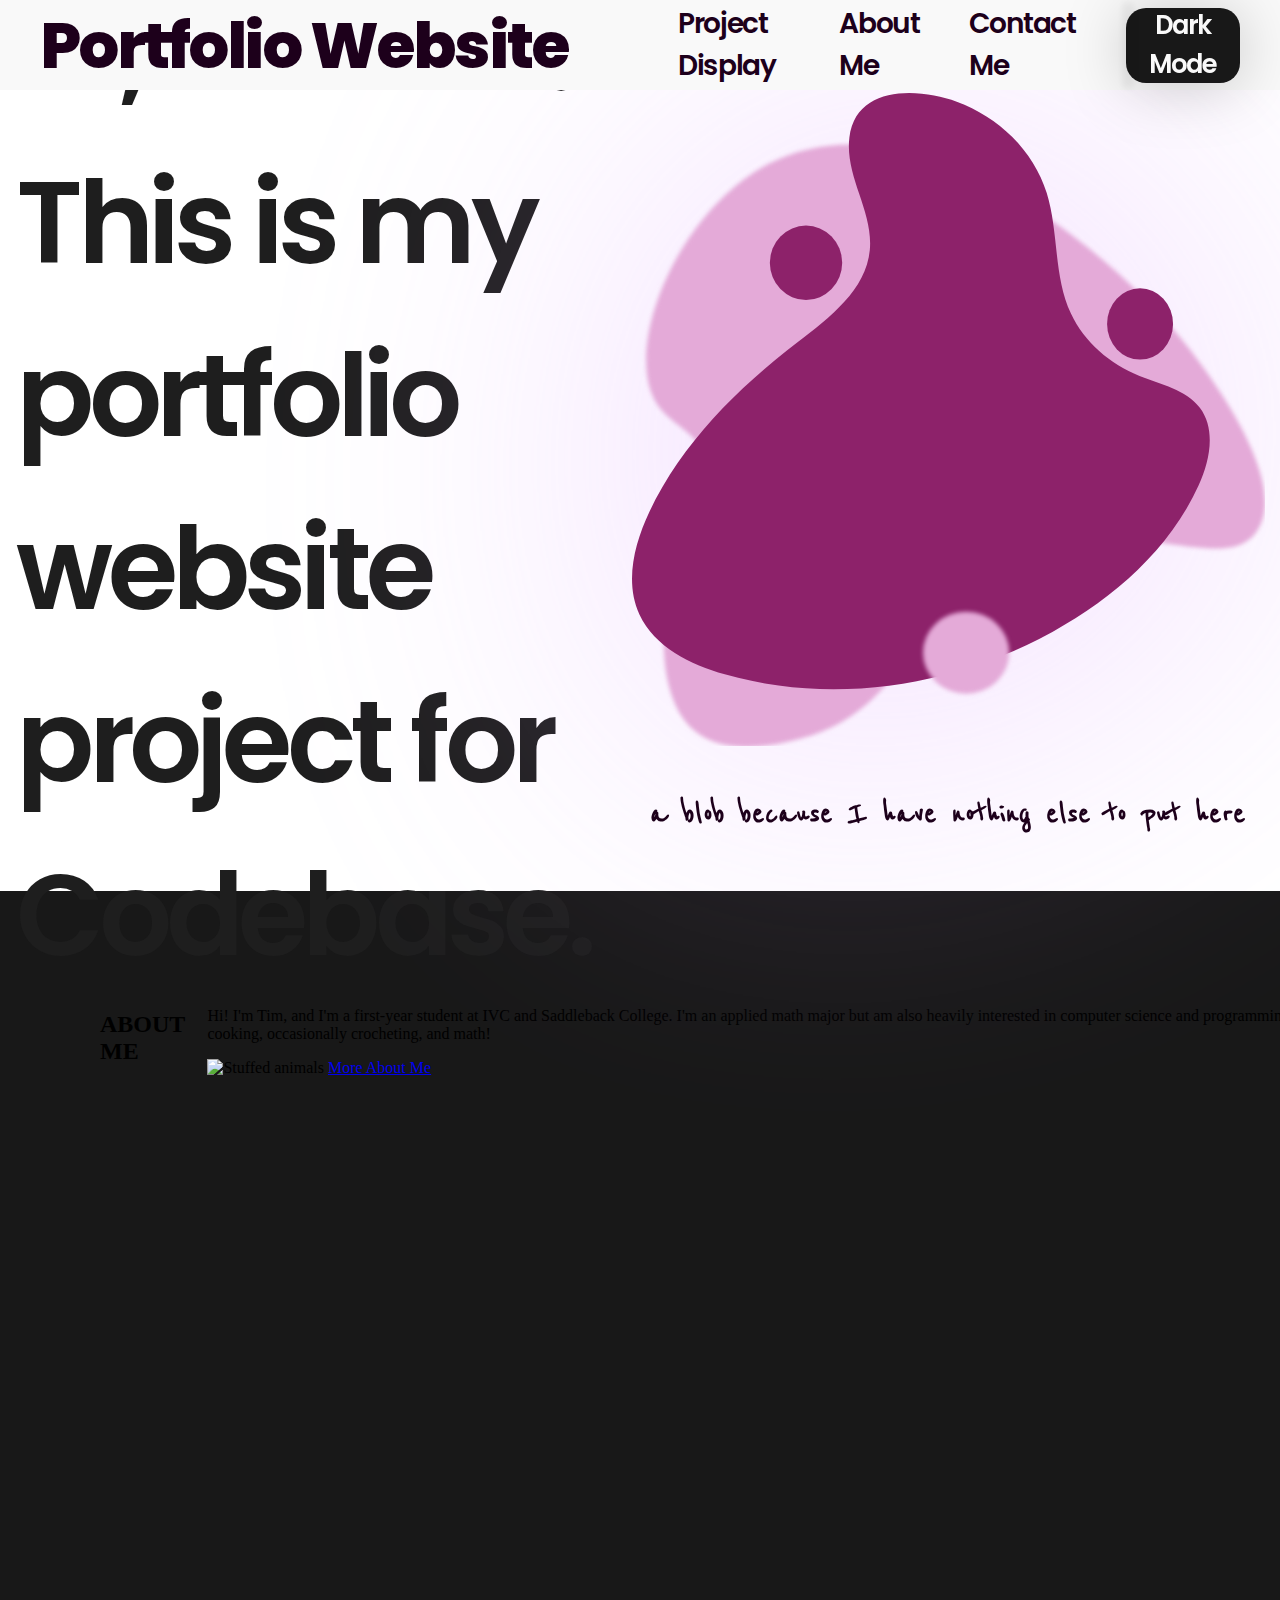
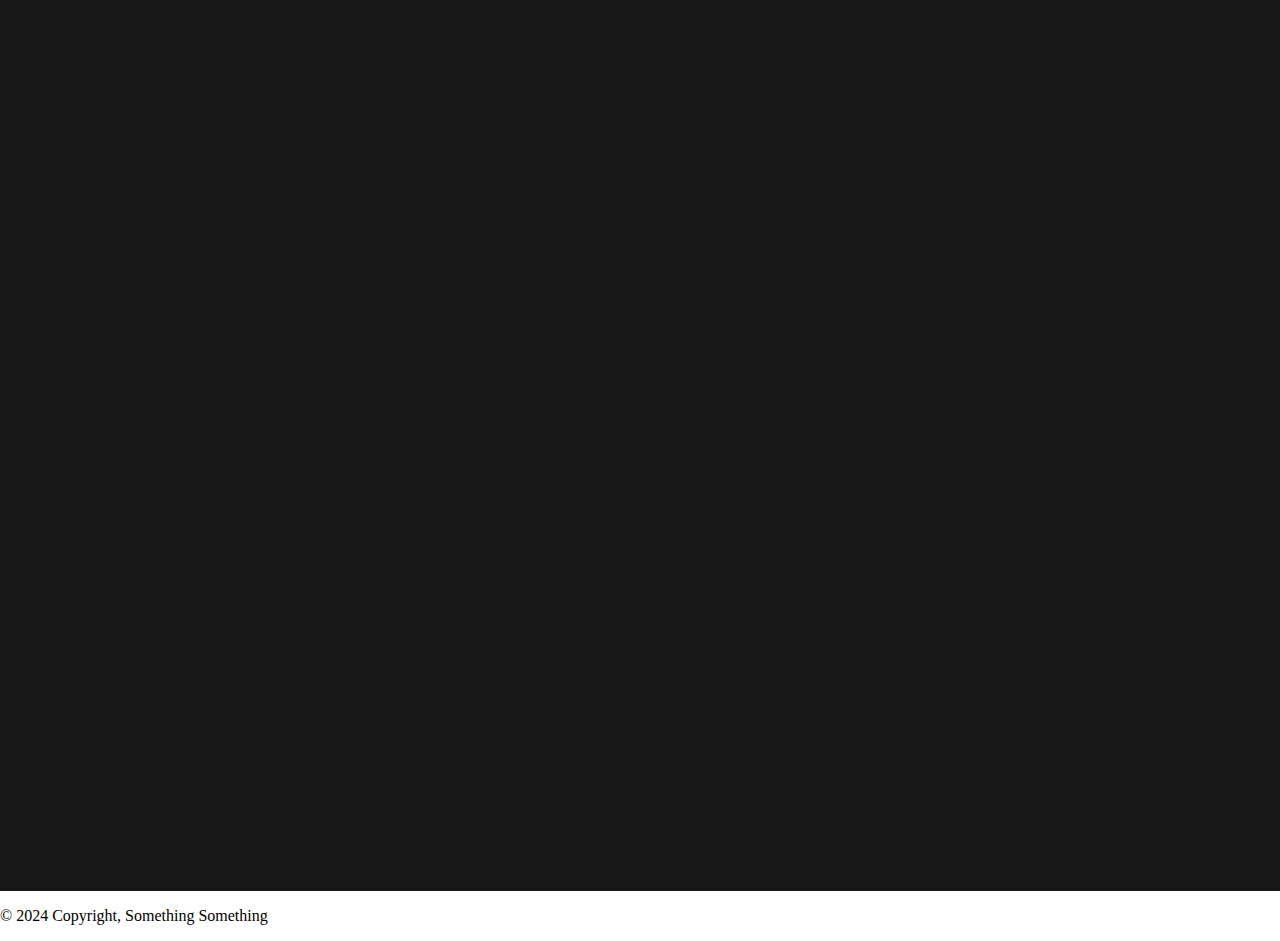
==== index.html @ 64214e65 "Literally everything lol" ====
<!DOCTYPE html>
<html lang="en">

<head>
  <meta charset="UTF-8">
  <meta name="viewport" content="width=device-width, initial-scale=1.0">
  <title>Portfolio Website</title>
  <link rel="stylesheet" href="styles.css"> <!-- remember to add css file -->
</head>

<body>
  <!-- Navigation Bar -->
  <header>
    <div class="logo">
      <a href="#Portfolio Website">Portfolio Website</a>
    </div class>
    <nav>
      <a href="#project-display" class="navlink">Project Display</a>
      <a href="#about-me" class="navlink">About Me</a>
      <a href="#contact-me" class="navlink">Contact Me</a>
      <button id="dark-mode-toggle">Dark Mode</button>
    </nav>
  </header>

  <div class="spacer"></div>

  <!-- Main Introduction Section -->
  <section id="intro">
    <div id="intro-text">
      <p id="intro-large-text">Hi, I'm <span style="color:#8d226a;">Tim</span>. This is my portfolio website project for Codebase.</p>
    </div>
    <div id="intro-image">
      <div class="intro-centering-div"></div>
      <div id="intro-image-object">
        <!-- You can place an SVG or an image here -->
        <svg xmlns="http://www.w3.org/2000/svg" viewBox="0 0 280.01 289.29">
          <defs>
            <style>
              .cls-1 {
                fill: #E4AAD8;
              }

              .cls-2 {
                fill: #8D226A;
              }
            </style>
          </defs>
          <title>Asset 5</title>
          <g id="Layer_2" data-name="Layer 2">
            <g id="Layer_1-2" data-name="Layer 1">
              <path class="cls-1"
                d="M75.1,285.47c-7.4,2-33.26,9.21-48-3.77-17.43-15.34-15.92-55.89-4.24-83.76,5.88-14,13.25-22.25,10.36-34.35C30,149.94,17.52,147.47,11.1,137.7-4.5,114,19.27,52.86,60.51,31.35c61-31.81,144.08,31.39,181.18,75.76,4.68,5.6,51.27,62.24,34.82,86.59-14.8,21.92-60.55-12-110.59,13.18C122.08,229,123.43,272.09,75.1,285.47Z" />
              <path class="cls-2"
                d="M138.05,257.44c-31.8,8.23-65.47,8.77-97-.28C25.82,252.77,10,245.07,3.29,230.64-3.3,216.37,1,199.43,7.71,185.23c14.38-30.33,39-54.65,65.65-75.11,14.08-10.84,30.2-23,31.84-40.72.79-8.46-2-16.79-4.71-24.85s-5.37-16.46-4.32-24.89C99.07-3.7,127-2.26,143.66,3.83c18.34,6.67,34,21.55,39.81,40.41,5.33,17.4,3,36.83,10.7,53.34,5.89,12.7,17.35,22.38,30.35,27.61C234,129,245,131.14,251.19,139.28c7.23,9.58,4.44,23.33-.52,34.27-12.81,28.23-37.36,49.79-64.51,64.75A207.71,207.71,0,0,1,138.05,257.44Z" />
              <ellipse class="cls-2" cx="76.98" cy="75.11" rx="16" ry="16.47" />
              <ellipse class="cls-2" cx="224.75" cy="102.17" rx="14.59" ry="15.76" />
              <ellipse class="cls-1" cx="147.81" cy="247.58" rx="19.06" ry="18.12" />
            </g>
          </g>
        </svg>
        <p id="silly-text">a blob because I have nothing else to put here</p>
      </div>
      <div class="intro-centering-div"></div>
    </div>
  </section>

  <!-- About Me Section -->
  <section id="about-me">
    <h2>ABOUT ME</h2>
    <div class="about-content">
      <p>Hi! I'm Tim, and I'm a first-year student at IVC and Saddleback College. I'm an applied math major but am also
        heavily interested in computer science and programming. I love cooking, occasionally crocheting, and math!</p>
      <img src="path-to-your-image.jpg" alt="Stuffed animals" class="about-image">
      <a href="#more-about-me" class="button">More About Me</a>
    </div>
  </section>

  <!-- Footer -->
  <footer>
    <p class="copyright-footer">&copy; 2024 Copyright, Something Something</p>
  </footer>

  <script src="script.js"></script> <!-- Link to your JavaScript file -->
</body>

</html>
---- styles.css ----
:root {
    --NotWhite: #f9f9f9;
    --Midnight: #181818;
    --Accent1: #8d226a;
    --AccentDark: #1D001B;
    --AccentLight: #EDCBE1;
    --Grayy: #515151; 
    --NotBlack: #0A0A0A;
    --Texty: #1e1e1e;

    --bg-color: #ffffff;
    --header-color: var(--NotWhite);
    --header-text: var(--AccentDark);
    --major-text: var(--Texty);
    --dark-button-color: var(--Midnight);
    --dark-button-shadow-color: rgba(0, 0, 0, 0.2);
    --dark-button-shadow-color-anim: rgba(0, 0, 0, 0.05);
}

body.dark-mode{
    --bg-color: var(--NotBlack);
    --header-color: #000000;
    --header-text: var(--NotWhite);
    --major-text: var(--NotWhite);
    --dark-button-color: var(--Accent1);
    --dark-button-shadow-color:rgba(220, 159, 255, 0.3);
    --dark-button-shadow-color-anim:rgba(220, 159, 255, 0.03);
}
html, body {
    margin: 0;
    padding: 0;
    background-color: var(--bg-color); 
}

button {
    border: none;
    outline: none;
}

@font-face {
    font-family: Poppins;
    src: url(/resources/Poppins-SemiBold.ttf);
    font-weight: 600;
}

@font-face {
    font-family: Poppins;
    src: url(/resources/Poppins-ExtraBold.ttf);
    font-weight: 800;
}

@font-face {
    font-family: ReanieBeanie;
    src: url(/resources/ReenieBeanie-Regular.ttf);
}

.spacer {
    height: calc(8vh);
}

.logo {
    display: flex;
    padding: 0px 10px;
    justify-content: center;
    align-items: center;
    gap: 10px;
    align-self: stretch;
}
.logo a{
    color: var(--header-text);
    font-family: Poppins;
    font-size: 4em;
    font-style: normal;
    font-weight: 800;
    line-height: normal;
    letter-spacing: -2.75px;
    padding: 30px;
}
header {
    display: flex;
    z-index: 1000;
    top:0;
    left: 0;
    right:0;
    position: fixed;
    justify-content: center;
    align-items: center;
    align-self: stretch;
    background-color: var(--header-color); /* Dark background color for contrast */
    color: white; /* White text color */
    height: calc(10vh); /* Set a fixed height */
    min-height: 75px;
    gap: 30px;
    width: 100%; /* Full width of the page */

}

header a {
    text-decoration: none;
}

nav {
    display: flex;
    padding: 40px;
    justify-content: flex-end;
    align-items: center;
    gap: 50px;
    flex: 1 0 0;
    align-self: stretch;
}

#dark-mode-toggle {
    display: flex;
    width: calc(15vl);
    height: 75px;
    padding: 10px 20px;
    justify-content: center;
    align-items: center;
    gap: 10px;
    border-radius: 20px;
    background: var(--dark-button-color);
    
    color: var(--NotWhite);
    font-family: Poppins;
    font-size: 1.6em;
    font-style: normal;
    font-weight: 600;
    line-height: normal;
    letter-spacing: -1.4px;

    filter: drop-shadow(0px 4px 30px var(--dark-button-shadow-color));
}

#dark-mode-toggle:after {
    border-radius: 20px;
    position: absolute;
    content: "";
    width: 0;
    height: 100%;
    top: 0;
    left: 0;
    direction: rtl;
    z-index: -1;
    box-shadow:
     -7px -7px 20px 0px var(--dark-button-shadow-color-anim),
     -4px -4px 5px 0px var(--dark-button-shadow-color-anim),
     7px 7px 20px 0px var(--dark-button-shadow-color-anim),
     2px 0px 7px 6px var(--dark-button-shadow-color-anim);
    transition: all 0.3s ease;
  }
#dark-mode-toggle:hover:after {
    left: auto;
    right: 0;
    width: 100%;
  }
#dark-mode-toggle:active {
    top: 2px;
  }

.navlink {
    color: var(--header-text);
    font-family: Poppins;
    font-size: 28px;
    font-style: normal;
    font-weight: 600;
    line-height: normal;
    letter-spacing: -1.4px;

}

#intro {
    display: flex;
    height: 1275px;
    min-height: calc(65vh);
    max-height: calc(81vh);
    padding: calc(5vh) calc(0.5vw);
    align-items: flex-start;
    gap: 10px;
    align-self: stretch;
}

#intro-text{
    display: flex;
    padding: 10px;
    align-items: center;
    gap: 10px;
    flex: 1 0 0;
    align-self: stretch;
}

#intro-large-text{
    flex: 1 0 0;
    color: var(--major-text);
    font-family: Poppins;
    font-size: 115px;
    font-style: normal;
    font-weight: 600;
    line-height: normal;
    letter-spacing: -5.75px;
}

#intro-image{
    display: flex;
    padding: 10px;
    align-items: center;
    gap: 10px;
    flex: 1 0 0;
    align-self: stretch;
    flex: 1 0 0;
    color: var(--major-text);
    font-family: Poppins;
    font-size: 115px;
    font-style: normal;
    font-weight: 600;
    line-height: normal;
    letter-spacing: -5.75px;
    justify-content: flex-end;
    
}

.intro-centering-div{
    flex: 1 0 0;
    align-self: stretch;

}

#intro-image-object {
    display: flex;
    width: 633px;
    flex-direction: column;
    align-items: center;
    gap: 10px;
    filter: drop-shadow(0px 4px 200px rgba(220, 159, 255, 0.4));
    
}

#silly-text{
    flex: 1 0 0;
    color: var(--header-text);
    font-family: ReanieBeanie;
    font-size: 36px;
    font-style: normal;
    line-height: normal;
    letter-spacing: 0px;
}


@keyframes float {
    0% {
        transform: translateY(0);
    }

    50% {
        transform: translateY(-10px);
    }

    100% {
        transform: translateY(0);
    }
}
@keyframes float_down {
    0% {
        transform: translateY(0);
    }

    50% {
        transform: translateY(+10px);
    }

    100% {
        transform: translateY(0);
    }
}

.cls-1{
    filter: blur(1px);
    animation: float 8s ease-in-out infinite;
}

.cls-2 {
    animation: float_down 3s ease-in-out infinite;
}

#about-me {
    display: flex;
    height: 1400px;
    width: 100%;
    min-height: 1400px;
    max-height: 1400px;
    padding: 100px;
    align-items: flex-start;
    align-self: stretch;
    background: var(--Midnight, #181818);
}
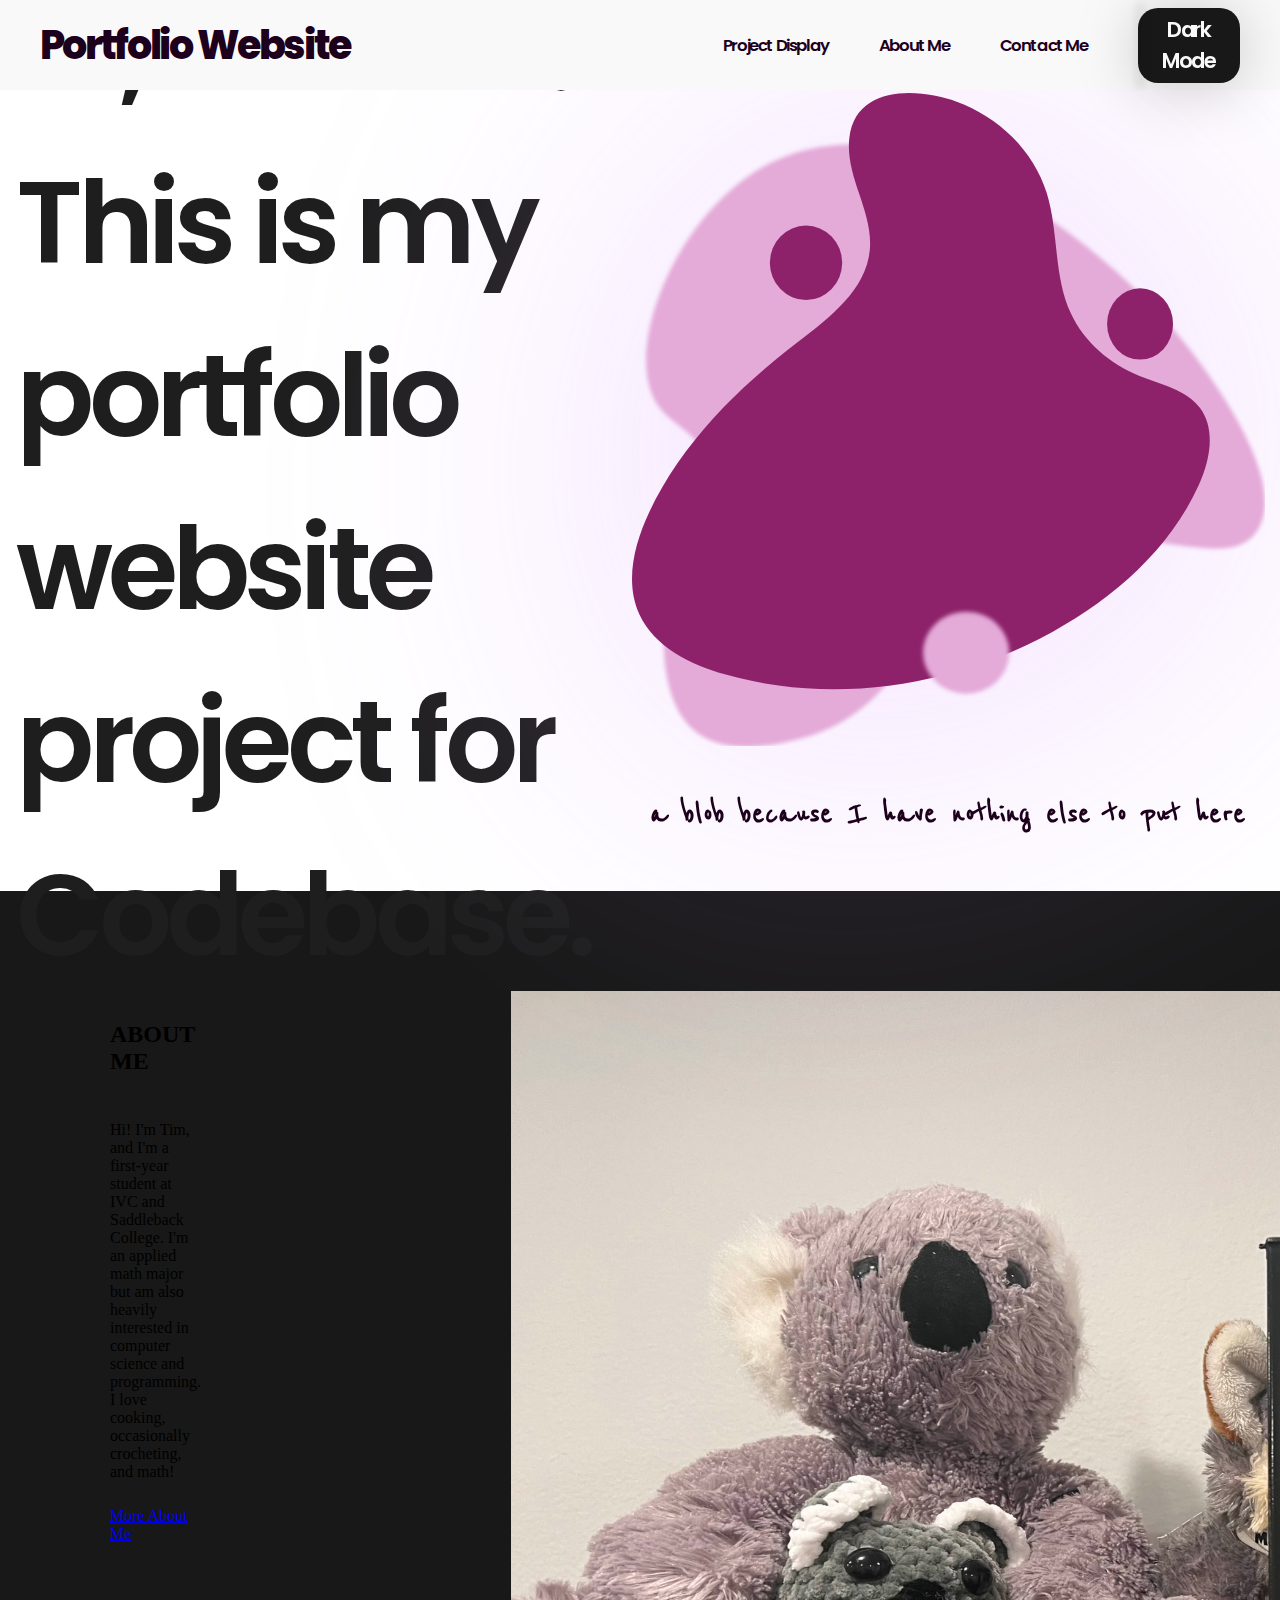
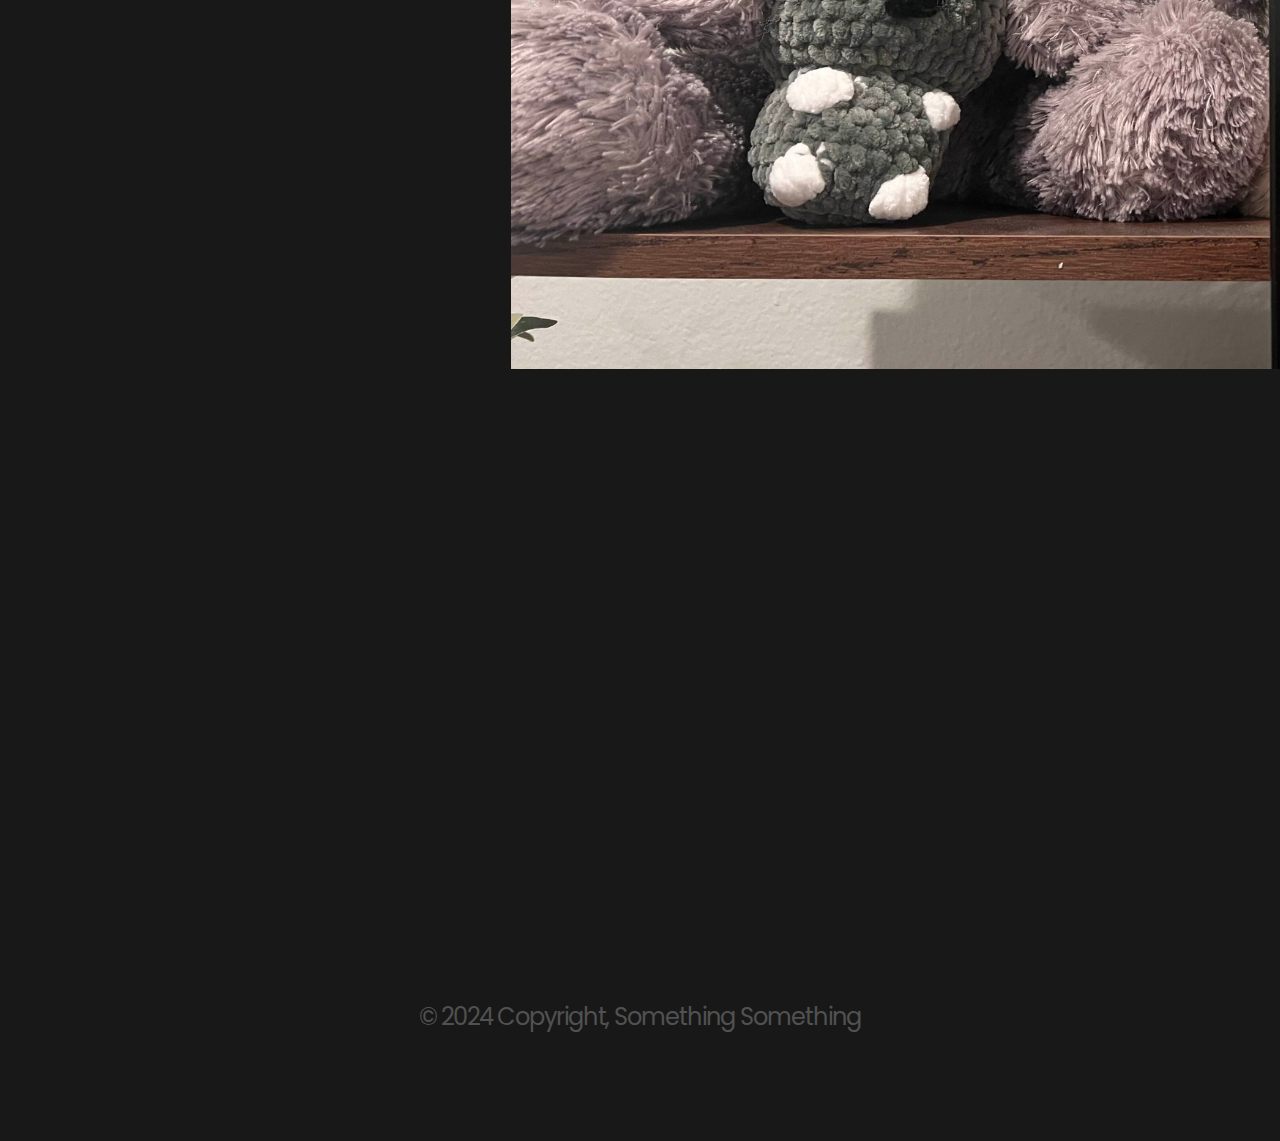
==== commit 0e715269: "some more changes" ====
--- a/index.html
+++ b/index.html
@@ -1,86 +1,91 @@
-<!DOCTYPE html>
-<html lang="en">
-
-<head>
-  <meta charset="UTF-8">
-  <meta name="viewport" content="width=device-width, initial-scale=1.0">
-  <title>Portfolio Website</title>
-  <link rel="stylesheet" href="styles.css"> <!-- remember to add css file -->
-</head>
-
-<body>
-  <!-- Navigation Bar -->
-  <header>
-    <div class="logo">
-      <a href="#Portfolio Website">Portfolio Website</a>
-    </div class>
-    <nav>
-      <a href="#project-display" class="navlink">Project Display</a>
-      <a href="#about-me" class="navlink">About Me</a>
-      <a href="#contact-me" class="navlink">Contact Me</a>
-      <button id="dark-mode-toggle">Dark Mode</button>
-    </nav>
-  </header>
-
-  <div class="spacer"></div>
-
-  <!-- Main Introduction Section -->
-  <section id="intro">
-    <div id="intro-text">
-      <p id="intro-large-text">Hi, I'm <span style="color:#8d226a;">Tim</span>. This is my portfolio website project for Codebase.</p>
-    </div>
-    <div id="intro-image">
-      <div class="intro-centering-div"></div>
-      <div id="intro-image-object">
-        <!-- You can place an SVG or an image here -->
-        <svg xmlns="http://www.w3.org/2000/svg" viewBox="0 0 280.01 289.29">
-          <defs>
-            <style>
-              .cls-1 {
-                fill: #E4AAD8;
-              }
-
-              .cls-2 {
-                fill: #8D226A;
-              }
-            </style>
-          </defs>
-          <title>Asset 5</title>
-          <g id="Layer_2" data-name="Layer 2">
-            <g id="Layer_1-2" data-name="Layer 1">
-              <path class="cls-1"
-                d="M75.1,285.47c-7.4,2-33.26,9.21-48-3.77-17.43-15.34-15.92-55.89-4.24-83.76,5.88-14,13.25-22.25,10.36-34.35C30,149.94,17.52,147.47,11.1,137.7-4.5,114,19.27,52.86,60.51,31.35c61-31.81,144.08,31.39,181.18,75.76,4.68,5.6,51.27,62.24,34.82,86.59-14.8,21.92-60.55-12-110.59,13.18C122.08,229,123.43,272.09,75.1,285.47Z" />
-              <path class="cls-2"
-                d="M138.05,257.44c-31.8,8.23-65.47,8.77-97-.28C25.82,252.77,10,245.07,3.29,230.64-3.3,216.37,1,199.43,7.71,185.23c14.38-30.33,39-54.65,65.65-75.11,14.08-10.84,30.2-23,31.84-40.72.79-8.46-2-16.79-4.71-24.85s-5.37-16.46-4.32-24.89C99.07-3.7,127-2.26,143.66,3.83c18.34,6.67,34,21.55,39.81,40.41,5.33,17.4,3,36.83,10.7,53.34,5.89,12.7,17.35,22.38,30.35,27.61C234,129,245,131.14,251.19,139.28c7.23,9.58,4.44,23.33-.52,34.27-12.81,28.23-37.36,49.79-64.51,64.75A207.71,207.71,0,0,1,138.05,257.44Z" />
-              <ellipse class="cls-2" cx="76.98" cy="75.11" rx="16" ry="16.47" />
-              <ellipse class="cls-2" cx="224.75" cy="102.17" rx="14.59" ry="15.76" />
-              <ellipse class="cls-1" cx="147.81" cy="247.58" rx="19.06" ry="18.12" />
-            </g>
-          </g>
-        </svg>
-        <p id="silly-text">a blob because I have nothing else to put here</p>
-      </div>
-      <div class="intro-centering-div"></div>
-    </div>
-  </section>
-
-  <!-- About Me Section -->
-  <section id="about-me">
-    <h2>ABOUT ME</h2>
-    <div class="about-content">
-      <p>Hi! I'm Tim, and I'm a first-year student at IVC and Saddleback College. I'm an applied math major but am also
-        heavily interested in computer science and programming. I love cooking, occasionally crocheting, and math!</p>
-      <img src="path-to-your-image.jpg" alt="Stuffed animals" class="about-image">
-      <a href="#more-about-me" class="button">More About Me</a>
-    </div>
-  </section>
-
-  <!-- Footer -->
-  <footer>
-    <p class="copyright-footer">&copy; 2024 Copyright, Something Something</p>
-  </footer>
-
-  <script src="script.js"></script> <!-- Link to your JavaScript file -->
-</body>
-
+<!DOCTYPE html>
+<html lang="en">
+
+<head>
+  <meta charset="UTF-8">
+  <meta name="viewport" content="width=device-width, initial-scale=1.0">
+  <title>Portfolio Website</title>
+  <link rel="stylesheet" href="styles.css"> <!-- remember to add css file -->
+</head>
+
+<body>
+  <!-- Navigation Bar -->
+  <header>
+    <div class="logo">
+      <a href="#Portfolio Website">Portfolio Website</a>
+    </div class>
+    <nav>
+      <a href="#project-display" class="navlink">Project Display</a>
+      <a href="#about-me" class="navlink">About Me</a>
+      <a href="#contact-me" class="navlink">Contact Me</a>
+      <button id="dark-mode-toggle">Dark Mode</button>
+    </nav>
+  </header>
+
+  <div class="spacer"></div>
+
+  <!-- Main Introduction Section -->
+  <section id="intro">
+    <div id="intro-text">
+      <p id="intro-large-text">Hi, I'm <span style="color:#8d226a;">Tim</span>. This is my portfolio website project for Codebase.</p>
+    </div>
+    <div id="intro-image">
+      <div class="intro-centering-div"></div>
+      <div id="intro-image-object">
+        <!-- You can place an SVG or an image here -->
+        <svg xmlns="http://www.w3.org/2000/svg" viewBox="0 0 280.01 289.29">
+          <defs>
+            <style>
+              .cls-1 {
+                fill: #E4AAD8;
+              }
+
+              .cls-2 {
+                fill: #8D226A;
+              }
+            </style>
+          </defs>
+          <title>Asset 5</title>
+          <g id="Layer_2" data-name="Layer 2">
+            <g id="Layer_1-2" data-name="Layer 1">
+              <path class="cls-1"
+                d="M75.1,285.47c-7.4,2-33.26,9.21-48-3.77-17.43-15.34-15.92-55.89-4.24-83.76,5.88-14,13.25-22.25,10.36-34.35C30,149.94,17.52,147.47,11.1,137.7-4.5,114,19.27,52.86,60.51,31.35c61-31.81,144.08,31.39,181.18,75.76,4.68,5.6,51.27,62.24,34.82,86.59-14.8,21.92-60.55-12-110.59,13.18C122.08,229,123.43,272.09,75.1,285.47Z" />
+              <path class="cls-2"
+                d="M138.05,257.44c-31.8,8.23-65.47,8.77-97-.28C25.82,252.77,10,245.07,3.29,230.64-3.3,216.37,1,199.43,7.71,185.23c14.38-30.33,39-54.65,65.65-75.11,14.08-10.84,30.2-23,31.84-40.72.79-8.46-2-16.79-4.71-24.85s-5.37-16.46-4.32-24.89C99.07-3.7,127-2.26,143.66,3.83c18.34,6.67,34,21.55,39.81,40.41,5.33,17.4,3,36.83,10.7,53.34,5.89,12.7,17.35,22.38,30.35,27.61C234,129,245,131.14,251.19,139.28c7.23,9.58,4.44,23.33-.52,34.27-12.81,28.23-37.36,49.79-64.51,64.75A207.71,207.71,0,0,1,138.05,257.44Z" />
+              <ellipse class="cls-2" cx="76.98" cy="75.11" rx="16" ry="16.47" />
+              <ellipse class="cls-2" cx="224.75" cy="102.17" rx="14.59" ry="15.76" />
+              <ellipse class="cls-1" cx="147.81" cy="247.58" rx="19.06" ry="18.12" />
+            </g>
+          </g>
+        </svg>
+        <p id="silly-text">a blob because I have nothing else to put here</p>
+      </div>
+      <div class="intro-centering-div"></div>
+    </div>
+  </section>
+
+  <!-- About Me Section -->
+  <section id="about-me">
+    
+    <div class="about-content">
+      <h2>ABOUT ME</h2>
+      <p>Hi! I'm Tim, and I'm a first-year student at IVC and Saddleback College. I'm an applied math major but am also
+        heavily interested in computer science and programming. I love cooking, occasionally crocheting, and math!</p>
+      <a href="#mor e-about-me" class="button">More About Me</a>
+    </div>
+    <div class="about-image">
+      <div class="justified-right-img">
+        <img src="/resources/stuffed_animals.jpg" alt="Stuffed animals" class="about-image-object">
+      </div>
+    </div>
+  </section>
+
+  <!-- Footer -->
+  <footer>
+    <p class="copyright-footer">&copy; 2024 Copyright, Something Something</p>
+  </footer>
+
+  <script src="script.js"></script> <!-- Link to your JavaScript file -->
+</body>
+
 </html>--- a/styles.css
+++ b/styles.css
@@ -1,294 +1,379 @@
-:root {
-    --NotWhite: #f9f9f9;
-    --Midnight: #181818;
-    --Accent1: #8d226a;
-    --AccentDark: #1D001B;
-    --AccentLight: #EDCBE1;
-    --Grayy: #515151; 
-    --NotBlack: #0A0A0A;
-    --Texty: #1e1e1e;
-
-    --bg-color: #ffffff;
-    --header-color: var(--NotWhite);
-    --header-text: var(--AccentDark);
-    --major-text: var(--Texty);
-    --dark-button-color: var(--Midnight);
-    --dark-button-shadow-color: rgba(0, 0, 0, 0.2);
-    --dark-button-shadow-color-anim: rgba(0, 0, 0, 0.05);
-}
-
-body.dark-mode{
-    --bg-color: var(--NotBlack);
-    --header-color: #000000;
-    --header-text: var(--NotWhite);
-    --major-text: var(--NotWhite);
-    --dark-button-color: var(--Accent1);
-    --dark-button-shadow-color:rgba(220, 159, 255, 0.3);
-    --dark-button-shadow-color-anim:rgba(220, 159, 255, 0.03);
-}
-html, body {
-    margin: 0;
-    padding: 0;
-    background-color: var(--bg-color); 
-}
-
-button {
-    border: none;
-    outline: none;
-}
-
-@font-face {
-    font-family: Poppins;
-    src: url(/resources/Poppins-SemiBold.ttf);
-    font-weight: 600;
-}
-
-@font-face {
-    font-family: Poppins;
-    src: url(/resources/Poppins-ExtraBold.ttf);
-    font-weight: 800;
-}
-
-@font-face {
-    font-family: ReanieBeanie;
-    src: url(/resources/ReenieBeanie-Regular.ttf);
-}
-
-.spacer {
-    height: calc(8vh);
-}
-
-.logo {
-    display: flex;
-    padding: 0px 10px;
-    justify-content: center;
-    align-items: center;
-    gap: 10px;
-    align-self: stretch;
-}
-.logo a{
-    color: var(--header-text);
-    font-family: Poppins;
-    font-size: 4em;
-    font-style: normal;
-    font-weight: 800;
-    line-height: normal;
-    letter-spacing: -2.75px;
-    padding: 30px;
-}
-header {
-    display: flex;
-    z-index: 1000;
-    top:0;
-    left: 0;
-    right:0;
-    position: fixed;
-    justify-content: center;
-    align-items: center;
-    align-self: stretch;
-    background-color: var(--header-color); /* Dark background color for contrast */
-    color: white; /* White text color */
-    height: calc(10vh); /* Set a fixed height */
-    min-height: 75px;
-    gap: 30px;
-    width: 100%; /* Full width of the page */
-
-}
-
-header a {
-    text-decoration: none;
-}
-
-nav {
-    display: flex;
-    padding: 40px;
-    justify-content: flex-end;
-    align-items: center;
-    gap: 50px;
-    flex: 1 0 0;
-    align-self: stretch;
-}
-
-#dark-mode-toggle {
-    display: flex;
-    width: calc(15vl);
-    height: 75px;
-    padding: 10px 20px;
-    justify-content: center;
-    align-items: center;
-    gap: 10px;
-    border-radius: 20px;
-    background: var(--dark-button-color);
-    
-    color: var(--NotWhite);
-    font-family: Poppins;
-    font-size: 1.6em;
-    font-style: normal;
-    font-weight: 600;
-    line-height: normal;
-    letter-spacing: -1.4px;
-
-    filter: drop-shadow(0px 4px 30px var(--dark-button-shadow-color));
-}
-
-#dark-mode-toggle:after {
-    border-radius: 20px;
-    position: absolute;
-    content: "";
-    width: 0;
-    height: 100%;
-    top: 0;
-    left: 0;
-    direction: rtl;
-    z-index: -1;
-    box-shadow:
-     -7px -7px 20px 0px var(--dark-button-shadow-color-anim),
-     -4px -4px 5px 0px var(--dark-button-shadow-color-anim),
-     7px 7px 20px 0px var(--dark-button-shadow-color-anim),
-     2px 0px 7px 6px var(--dark-button-shadow-color-anim);
-    transition: all 0.3s ease;
-  }
-#dark-mode-toggle:hover:after {
-    left: auto;
-    right: 0;
-    width: 100%;
-  }
-#dark-mode-toggle:active {
-    top: 2px;
-  }
-
-.navlink {
-    color: var(--header-text);
-    font-family: Poppins;
-    font-size: 28px;
-    font-style: normal;
-    font-weight: 600;
-    line-height: normal;
-    letter-spacing: -1.4px;
-
-}
-
-#intro {
-    display: flex;
-    height: 1275px;
-    min-height: calc(65vh);
-    max-height: calc(81vh);
-    padding: calc(5vh) calc(0.5vw);
-    align-items: flex-start;
-    gap: 10px;
-    align-self: stretch;
-}
-
-#intro-text{
-    display: flex;
-    padding: 10px;
-    align-items: center;
-    gap: 10px;
-    flex: 1 0 0;
-    align-self: stretch;
-}
-
-#intro-large-text{
-    flex: 1 0 0;
-    color: var(--major-text);
-    font-family: Poppins;
-    font-size: 115px;
-    font-style: normal;
-    font-weight: 600;
-    line-height: normal;
-    letter-spacing: -5.75px;
-}
-
-#intro-image{
-    display: flex;
-    padding: 10px;
-    align-items: center;
-    gap: 10px;
-    flex: 1 0 0;
-    align-self: stretch;
-    flex: 1 0 0;
-    color: var(--major-text);
-    font-family: Poppins;
-    font-size: 115px;
-    font-style: normal;
-    font-weight: 600;
-    line-height: normal;
-    letter-spacing: -5.75px;
-    justify-content: flex-end;
-    
-}
-
-.intro-centering-div{
-    flex: 1 0 0;
-    align-self: stretch;
-
-}
-
-#intro-image-object {
-    display: flex;
-    width: 633px;
-    flex-direction: column;
-    align-items: center;
-    gap: 10px;
-    filter: drop-shadow(0px 4px 200px rgba(220, 159, 255, 0.4));
-    
-}
-
-#silly-text{
-    flex: 1 0 0;
-    color: var(--header-text);
-    font-family: ReanieBeanie;
-    font-size: 36px;
-    font-style: normal;
-    line-height: normal;
-    letter-spacing: 0px;
-}
-
-
-@keyframes float {
-    0% {
-        transform: translateY(0);
-    }
-
-    50% {
-        transform: translateY(-10px);
-    }
-
-    100% {
-        transform: translateY(0);
-    }
-}
-@keyframes float_down {
-    0% {
-        transform: translateY(0);
-    }
-
-    50% {
-        transform: translateY(+10px);
-    }
-
-    100% {
-        transform: translateY(0);
-    }
-}
-
-.cls-1{
-    filter: blur(1px);
-    animation: float 8s ease-in-out infinite;
-}
-
-.cls-2 {
-    animation: float_down 3s ease-in-out infinite;
-}
-
-#about-me {
-    display: flex;
-    height: 1400px;
-    width: 100%;
-    min-height: 1400px;
-    max-height: 1400px;
-    padding: 100px;
-    align-items: flex-start;
-    align-self: stretch;
-    background: var(--Midnight, #181818);
+:root {
+    --NotWhite: #f9f9f9;
+    --Midnight: #181818;
+    --Accent1: #8d226a;
+    --AccentDark: #1D001B;
+    --AccentLight: #EDCBE1;
+    --Grayy: #515151;
+    --NotBlack: #0A0A0A;
+    --Texty: #1e1e1e;
+
+    --bg-color: #ffffff;
+    --header-color: var(--NotWhite);
+    --header-text: var(--AccentDark);
+    --major-text: var(--Texty);
+    --dark-button-color: var(--Midnight);
+    --dark-button-color-accent: var(--Grayy);
+    --dark-button-shadow-color: rgba(0, 0, 0, 0.2);
+    --dark-button-shadow-color-anim: rgba(0, 0, 0, 0.05);
+}
+
+body.dark-mode {
+    --bg-color: var(--NotBlack);
+    --header-color: #000000;
+    --header-text: var(--NotWhite);
+    --major-text: var(--NotWhite);
+    --dark-button-color: var(--Accent1);
+    --dark-button-color-accent: #c2519d;
+    --dark-button-shadow-color: rgba(220, 159, 255, 0.3);
+    --dark-button-shadow-color-anim: rgba(220, 159, 255, 0.03);
+}
+
+html,
+body {
+    margin: 0;
+    padding: 0;
+    background-color: var(--bg-color);
+}
+
+button {
+    border: none;
+    outline: none;
+}
+
+@font-face {
+    font-family: Poppins;
+    src: url(/resources/Poppins-SemiBold.ttf);
+    font-weight: 600;
+}
+
+@font-face {
+    font-family: Poppins;
+    src: url(/resources/Poppins-Regular.ttf);
+    font-weight: 300;
+}
+
+@font-face {
+    font-family: Poppins;
+    src: url(/resources/Poppins-ExtraBold.ttf);
+    font-weight: 800;
+}
+
+@font-face {
+    font-family: ReanieBeanie;
+    src: url(/resources/ReenieBeanie-Regular.ttf);
+}
+
+.spacer {
+    height: calc(8vh);
+}
+
+.logo {
+    display: flex;
+    padding: 0px 10px;
+    justify-content: center;
+    align-items: center;
+    gap: 10px;
+    align-self: stretch;
+}
+
+.logo a {
+    color: var(--header-text);
+    font-family: Poppins;
+    font-size: calc(3.1vw);
+    font-style: normal;
+    font-weight: 800;
+    line-height: normal;
+    letter-spacing: -2.75px;
+    padding: 30px;
+}
+
+header {
+    display: flex;
+    z-index: 1000;
+    top: 0;
+    left: 0;
+    right: 0;
+    position: fixed;
+    justify-content: center;
+    align-items: center;
+    align-self: stretch;
+    background-color: var(--header-color);
+    /* Dark background color for contrast */
+    color: white;
+    /* White text color */
+    height: calc(10vh);
+    /* Set a fixed height */
+    min-height: 75px;
+    gap: 30px;
+    width: 100%;
+    /* Full width of the page */
+
+}
+
+header a {
+    text-decoration: none;
+}
+
+nav {
+    display: flex;
+    padding: 40px;
+    justify-content: flex-end;
+    align-items: center;
+    gap: 50px;
+    flex: 1 0 0;
+    align-self: stretch;
+}
+
+#dark-mode-toggle {
+    display: flex;
+    min-width: 100px;
+    width: calc(8vw);
+    height: 75px;
+    padding: 20px 20px;
+    justify-content: center;
+    align-items: center;
+    gap: 10px;
+    border-radius: 20px;
+    background: var(--dark-button-color);
+
+    color: var(--NotWhite);
+    font-family: Poppins;
+    font-size: calc(12px + min(1vw, 1vh));
+    font-style: normal;
+    font-weight: 600;
+    line-height: normal;
+    letter-spacing: -1.4px;
+
+    filter: drop-shadow(0px 4px 30px var(--dark-button-shadow-color));
+    transition-duration: 0.4s;
+}
+
+#dark-mode-toggle:after {
+    border-radius: 20px;
+    position: absolute;
+    content: "";
+    width: 0;
+    height: 100%;
+    top: 0;
+    left: 0;
+    direction: rtl;
+    z-index: -1;
+    box-shadow:
+        -7px -7px 20px 0px var(--dark-button-shadow-color-anim),
+        -4px -4px 5px 0px var(--dark-button-shadow-color-anim),
+        7px 7px 20px 0px var(--dark-button-shadow-color-anim),
+        2px 0px 7px 6px var(--dark-button-shadow-color-anim);
+    transition: all 0.3s ease;
+}
+
+#dark-mode-toggle:hover:after {
+    left: auto;
+    right: 0;
+    width: 100%;
+}
+
+#dark-mode-toggle:hover {
+    background-color: var(--dark-button-color-accent);
+}
+
+#dark-mode-toggle:active {
+    top: 2px;
+}
+
+.navlink {
+    color: var(--header-text);
+    font-family: Poppins;
+    font-size: calc(1.3vw);
+    font-style: normal;
+    font-weight: 600;
+    line-height: normal;
+    letter-spacing: -1.4px;
+
+}
+
+#intro {
+    display: flex;
+    height: 1275px;
+    min-height: calc(65vh);
+    max-height: calc(81vh);
+    padding: calc(5vh) calc(0.5vw);
+    align-items: flex-start;
+    gap: 10px;
+    align-self: stretch;
+}
+
+#intro-text {
+    display: flex;
+    padding: 10px;
+    align-items: center;
+    gap: 10px;
+    flex: 1 0 0;
+    align-self: stretch;
+}
+
+#intro-large-text {
+    flex: 1 0 0;
+    color: var(--major-text);
+    font-family: Poppins;
+    font-size: 115px;
+    font-style: normal;
+    font-weight: 600;
+    line-height: normal;
+    letter-spacing: -5.75px;
+}
+
+#intro-image {
+    display: flex;
+    padding: 10px;
+    align-items: center;
+    gap: 10px;
+    flex: 1 0 0;
+    align-self: stretch;
+    flex: 1 0 0;
+    color: var(--major-text);
+    font-family: Poppins;
+    font-size: 115px;
+    font-style: normal;
+    font-weight: 600;
+    line-height: normal;
+    letter-spacing: -5.75px;
+    justify-content: flex-end;
+
+}
+
+.intro-centering-div {
+    flex: 1 0 0;
+    align-self: stretch;
+
+}
+
+#intro-image-object {
+    display: flex;
+    width: 633px;
+    flex-direction: column;
+    align-items: center;
+    gap: 10px;
+    filter: drop-shadow(0px 4px 200px rgba(220, 159, 255, 0.4));
+
+}
+
+#silly-text {
+    flex: 1 0 0;
+    color: var(--header-text);
+    font-family: ReanieBeanie;
+    font-size: 36px;
+    font-style: normal;
+    line-height: normal;
+    letter-spacing: 0px;
+}
+
+
+@keyframes float {
+    0% {
+        transform: translateY(0);
+    }
+
+    50% {
+        transform: translateY(-10px);
+    }
+
+    100% {
+        transform: translateY(0);
+    }
+}
+
+@keyframes float_down {
+    0% {
+        transform: translateY(0);
+    }
+
+    50% {
+        transform: translateY(+10px);
+    }
+
+    100% {
+        transform: translateY(0);
+    }
+}
+
+.cls-1 {
+    filter: blur(1px);
+    animation: float 8s ease-in-out infinite;
+}
+
+.cls-2 {
+    animation: float_down 3s ease-in-out infinite;
+}
+
+#about-me {
+    display: flex;
+    height: 1400px;
+    width: 100%;
+    min-height: 1400px;
+    max-height: 1400px;
+    padding: 100px;
+    align-items: flex-start;
+    align-self: stretch;
+    background: var(--Midnight, #181818);
+}
+
+footer {
+    display: flex;
+    height: 150px;
+    min-height: 150px;
+    max-height: 150px;
+    padding: 50px;
+    justify-content: center;
+    align-items: center;
+    gap: 10px;
+    align-self: stretch;
+    background: var(--Midnight, #181818);
+}
+
+.copyright-footer {
+    color: var(--Grayy, #515151);
+    font-family: Poppins;
+    font-size: 24px;
+    font-style: normal;
+    font-weight: 300;
+    line-height: normal;
+    letter-spacing: -1.2px;
+}
+
+.about-content {
+    display: flex;
+    padding: 10px;
+    flex-direction: column;
+    align-items: flex-start;
+    gap: 10px;
+    flex: 1 0 0;
+    align-self: stretch;
+}
+
+.about-image {
+    display: flex;
+    padding: 0px 150px;
+    flex-direction: column;
+    justify-content: center;
+    align-items: flex-start;
+    gap: 10px;
+    flex: 1 0 0;
+}
+
+.justified-right-img {
+    display: flex;
+    padding: 0px 150px;
+    flex-direction: column;
+    justify-content: center;
+    align-items: flex-start;
+    gap: 10px;
+    flex: 1 0 0;
+    right: 40%;
+}
+
+.about-image-object {
+    width: 1476px;
+    height: 978px;
+
 }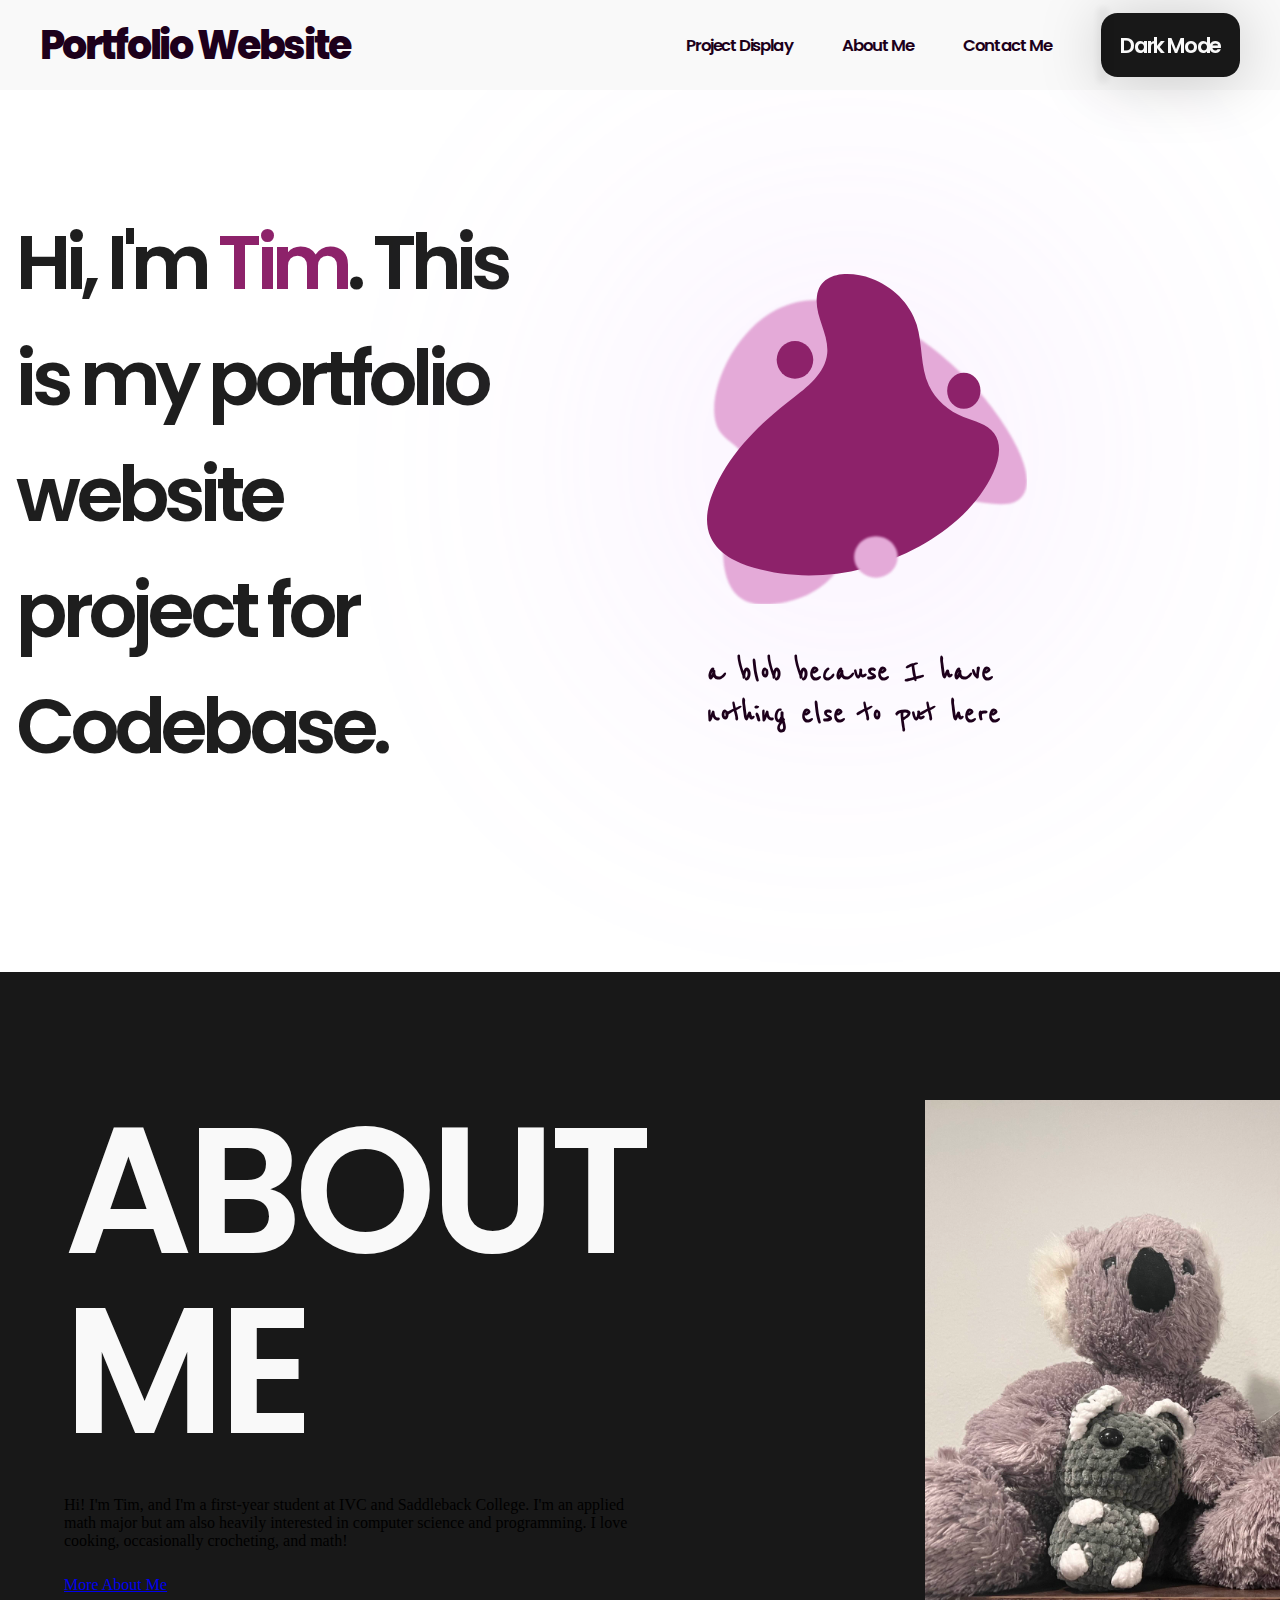
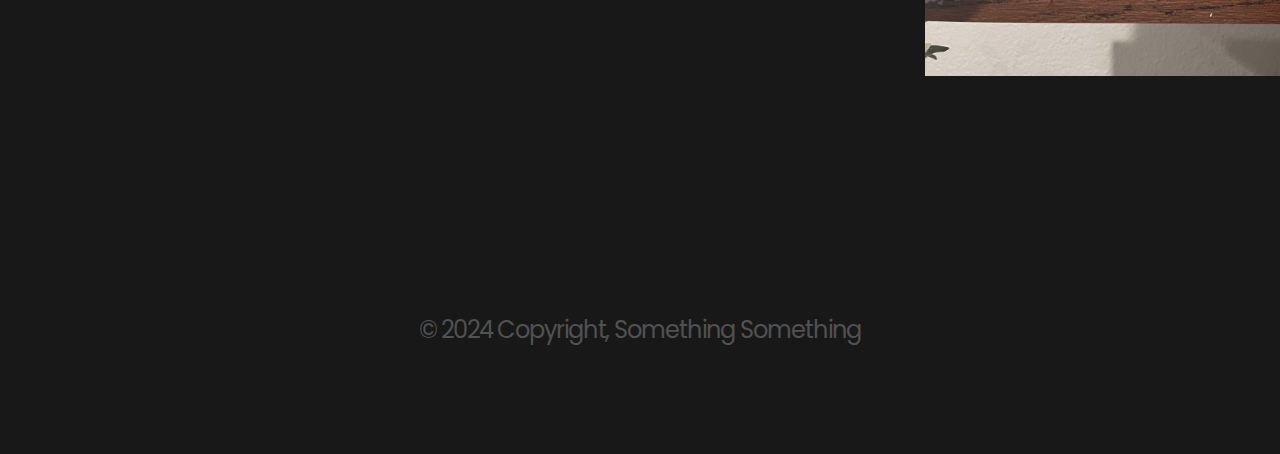
==== commit 48378697: "Literally everything part 2 (parallax, better responsiveness)" ====
--- a/index.html
+++ b/index.html
@@ -26,6 +26,7 @@
 
   <!-- Main Introduction Section -->
   <section id="intro">
+    <div id="intro-paralax-box"><span></span></div>
     <div id="intro-text">
       <p id="intro-large-text">Hi, I'm <span style="color:#8d226a;">Tim</span>. This is my portfolio website project for Codebase.</p>
     </div>
@@ -66,10 +67,12 @@
 
   <!-- About Me Section -->
   <section id="about-me">
-    
     <div class="about-content">
-      <h2>ABOUT ME</h2>
-      <p>Hi! I'm Tim, and I'm a first-year student at IVC and Saddleback College. I'm an applied math major but am also
+      <div id="about-me-head-box">
+        <h2 id="about-me-head">ABOUT ME</h2>
+      </div>
+      <div><span class="divider-h2"></span></div>
+      <p class="about-text">Hi! I'm Tim, and I'm a first-year student at IVC and Saddleback College. I'm an applied math major but am also
         heavily interested in computer science and programming. I love cooking, occasionally crocheting, and math!</p>
       <a href="#mor e-about-me" class="button">More About Me</a>
     </div>
--- a/styles.css
+++ b/styles.css
@@ -16,6 +16,7 @@
     --dark-button-color-accent: var(--Grayy);
     --dark-button-shadow-color: rgba(0, 0, 0, 0.2);
     --dark-button-shadow-color-anim: rgba(0, 0, 0, 0.05);
+    z-index:10;
 }
 
 body.dark-mode {
@@ -27,6 +28,8 @@
     --dark-button-color-accent: #c2519d;
     --dark-button-shadow-color: rgba(220, 159, 255, 0.3);
     --dark-button-shadow-color-anim: rgba(220, 159, 255, 0.03);
+    overflow-x: hidden;
+    width: 100%;
 }
 
 html,
@@ -128,13 +131,13 @@
 #dark-mode-toggle {
     display: flex;
     min-width: 100px;
-    width: calc(8vw);
-    height: 75px;
-    padding: 20px 20px;
-    justify-content: center;
-    align-items: center;
-    gap: 10px;
-    border-radius: 20px;
+    width: fit-content;
+    height: fit-content;
+    padding: calc(1.8vh) calc(1.5vw);
+    justify-content: center;
+    align-items: center;
+    gap: 10px;
+    border-radius: calc(1.3vw);
     background: var(--dark-button-color);
 
     color: var(--NotWhite);
@@ -195,35 +198,51 @@
 #intro {
     display: flex;
     height: 1275px;
-    min-height: calc(65vh);
-    max-height: calc(81vh);
+    min-height: calc(85vh);
+    max-height: calc(90vh);
     padding: calc(5vh) calc(0.5vw);
     align-items: flex-start;
     gap: 10px;
     align-self: stretch;
+    position: relative;
+    z-index:0;
+    overflow:hidden;
+}
+
+#intro-paralax-box{
+    max-width: 40%;
+    min-width: 35%;
+    display:flex;
+    height: 100%;
 }
 
 #intro-text {
-    display: flex;
     padding: 10px;
     align-items: center;
     gap: 10px;
     flex: 1 0 0;
     align-self: stretch;
+    max-width: 40%;
+    min-width: 35%;
+    position:fixed;
+    z-index: 0;
 }
 
 #intro-large-text {
     flex: 1 0 0;
     color: var(--major-text);
     font-family: Poppins;
-    font-size: 115px;
+    font-size: calc(6vw);
     font-style: normal;
     font-weight: 600;
     line-height: normal;
     letter-spacing: -5.75px;
+    display: fixed;
+    z-index: 0;
 }
 
 #intro-image {
+    height: calc(3wv);
     display: flex;
     padding: 10px;
     align-items: center;
@@ -250,7 +269,7 @@
 
 #intro-image-object {
     display: flex;
-    width: 633px;
+    width: calc(25vw);
     flex-direction: column;
     align-items: center;
     gap: 10px;
@@ -307,15 +326,16 @@
 }
 
 #about-me {
-    display: flex;
-    height: 1400px;
-    width: 100%;
-    min-height: 1400px;
-    max-height: 1400px;
-    padding: 100px;
+    z-index:10;
+    overflow: hidden;
+    display: flex;
+    height: fit-content;
+    width: calc(100% - calc(5vw));
+    padding: calc(10vw) 0px calc(10vw) calc(5vw);
     align-items: flex-start;
     align-self: stretch;
     background: var(--Midnight, #181818);
+    position: relative;
 }
 
 footer {
@@ -343,7 +363,7 @@
 
 .about-content {
     display: flex;
-    padding: 10px;
+    padding: 0px;
     flex-direction: column;
     align-items: flex-start;
     gap: 10px;
@@ -353,27 +373,55 @@
 
 .about-image {
     display: flex;
+    padding: 0px calc(10vw);
+    flex-direction: column;
+    justify-content: center;
+    align-items: flex-start;
+    gap: 10px;
+    flex: 1 0 0;
+}
+
+.justified-right-img {
+    display: flex;
     padding: 0px 150px;
     flex-direction: column;
     justify-content: center;
     align-items: flex-start;
     gap: 10px;
     flex: 1 0 0;
-}
-
-.justified-right-img {
-    display: flex;
-    padding: 0px 150px;
-    flex-direction: column;
-    justify-content: center;
-    align-items: flex-start;
-    gap: 10px;
-    flex: 1 0 0;
     right: 40%;
 }
 
 .about-image-object {
-    width: 1476px;
-    height: 978px;
-
+    height: calc(45vw);
+
+}
+
+h2 {
+    color: var(--Not-Quite-White, #F9F9F9);
+    font-family: Poppins;
+    font-size: calc(20vh);
+    font-style: normal;
+    font-weight: 600;
+    line-height: 100%; /* 109.375% */
+    letter-spacing: -6.4px;
+    margin: 0;
+
+}
+
+#about-me-head-box {
+    display: flex;
+    align-items: center;
+    min-width: calc(30vw);
+    width: 100%;
+    gap: 10px;
+    align-self: stretch;
+}
+
+#divider-h2{
+    min-width: calc(40vw);
+    background-color: var(--NotWhite);
+    min-height: calc(5vw);
+    width: 40px;
+    height: 10px;
 }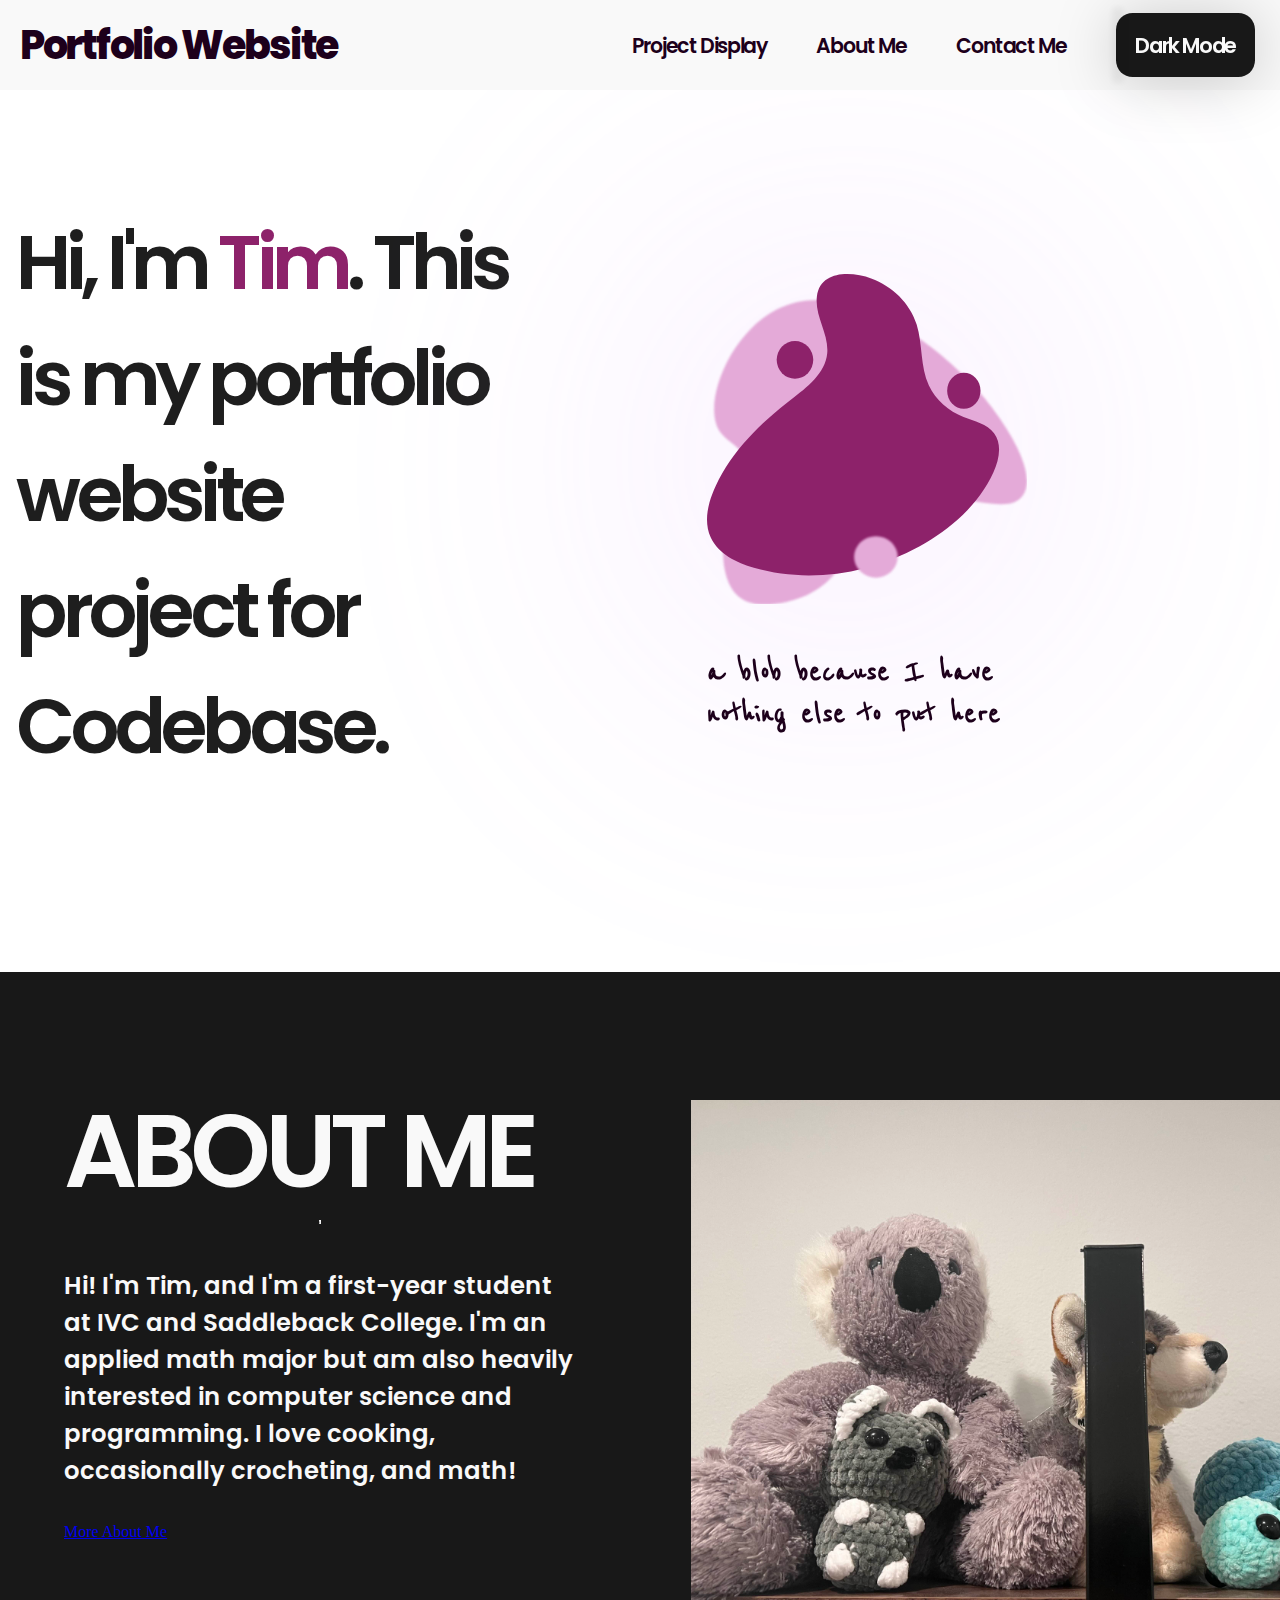
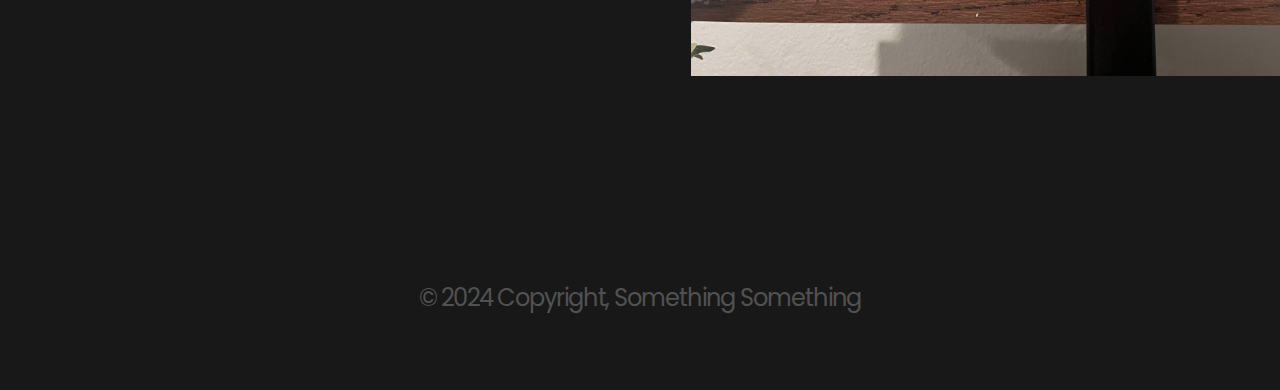
==== commit 66ce2e54: "temp commit" ====
--- a/index.html
+++ b/index.html
@@ -28,7 +28,8 @@
   <section id="intro">
     <div id="intro-paralax-box"><span></span></div>
     <div id="intro-text">
-      <p id="intro-large-text">Hi, I'm <span style="color:#8d226a;">Tim</span>. This is my portfolio website project for Codebase.</p>
+      <p id="intro-large-text">Hi, I'm <span style="color:#8d226a;">Tim</span>. This is my portfolio website project for
+        Codebase.</p>
     </div>
     <div id="intro-image">
       <div class="intro-centering-div"></div>
@@ -71,8 +72,10 @@
       <div id="about-me-head-box">
         <h2 id="about-me-head">ABOUT ME</h2>
       </div>
-      <div><span class="divider-h2"></span></div>
-      <p class="about-text">Hi! I'm Tim, and I'm a first-year student at IVC and Saddleback College. I'm an applied math major but am also
+      <hr class="solid">
+      </hr>
+      <p class="about-text">Hi! I'm Tim, and I'm a first-year student at IVC and Saddleback College. I'm an applied math
+        major but am also
         heavily interested in computer science and programming. I love cooking, occasionally crocheting, and math!</p>
       <a href="#mor e-about-me" class="button">More About Me</a>
     </div>
--- a/styles.css
+++ b/styles.css
@@ -73,7 +73,7 @@
 
 .logo {
     display: flex;
-    padding: 0px 10px;
+    padding: 0px 5px;
     justify-content: center;
     align-items: center;
     gap: 10px;
@@ -87,8 +87,8 @@
     font-style: normal;
     font-weight: 800;
     line-height: normal;
-    letter-spacing: -2.75px;
-    padding: 30px;
+    letter-spacing: -2.3px;
+    padding: 15px;
 }
 
 header {
@@ -120,7 +120,7 @@
 
 nav {
     display: flex;
-    padding: 40px;
+    padding: 25px;
     justify-content: flex-end;
     align-items: center;
     gap: 50px;
@@ -187,7 +187,7 @@
 .navlink {
     color: var(--header-text);
     font-family: Poppins;
-    font-size: calc(1.3vw);
+    font-size: calc(1.6vw);
     font-style: normal;
     font-weight: 600;
     line-height: normal;
@@ -341,9 +341,9 @@
 footer {
     display: flex;
     height: 150px;
-    min-height: 150px;
+    min-height: min(150px, calc);
     max-height: 150px;
-    padding: 50px;
+    padding: calc(2vh);
     justify-content: center;
     align-items: center;
     gap: 10px;
@@ -363,7 +363,8 @@
 
 .about-content {
     display: flex;
-    padding: 0px;
+    min-width: calc(40vw);
+    padding: 0 calc(3vw) 0 0;
     flex-direction: column;
     align-items: flex-start;
     gap: 10px;
@@ -373,7 +374,7 @@
 
 .about-image {
     display: flex;
-    padding: 0px calc(10vw);
+    padding: 0px calc(3vw);
     flex-direction: column;
     justify-content: center;
     align-items: flex-start;
@@ -383,7 +384,7 @@
 
 .justified-right-img {
     display: flex;
-    padding: 0px 150px;
+    padding: 0px calc(3vw);
     flex-direction: column;
     justify-content: center;
     align-items: flex-start;
@@ -400,7 +401,7 @@
 h2 {
     color: var(--Not-Quite-White, #F9F9F9);
     font-family: Poppins;
-    font-size: calc(20vh);
+    font-size: calc(8vw);
     font-style: normal;
     font-weight: 600;
     line-height: 100%; /* 109.375% */
@@ -412,7 +413,7 @@
 #about-me-head-box {
     display: flex;
     align-items: center;
-    min-width: calc(30vw);
+    min-width: calc(40vw);
     width: 100%;
     gap: 10px;
     align-self: stretch;
@@ -424,4 +425,17 @@
     min-height: calc(5vw);
     width: 40px;
     height: 10px;
+}
+
+.about-text {
+    color: var(--Not-Quite-White, #F9F9F9);
+    font-family: Poppins;
+    font-size: calc(2.7vh);
+    font-style: normal;
+    font-weight: 600;
+    line-height: normal;
+}
+
+hr.solid {
+    border-top: 3px solid var(--NotWhite);
 }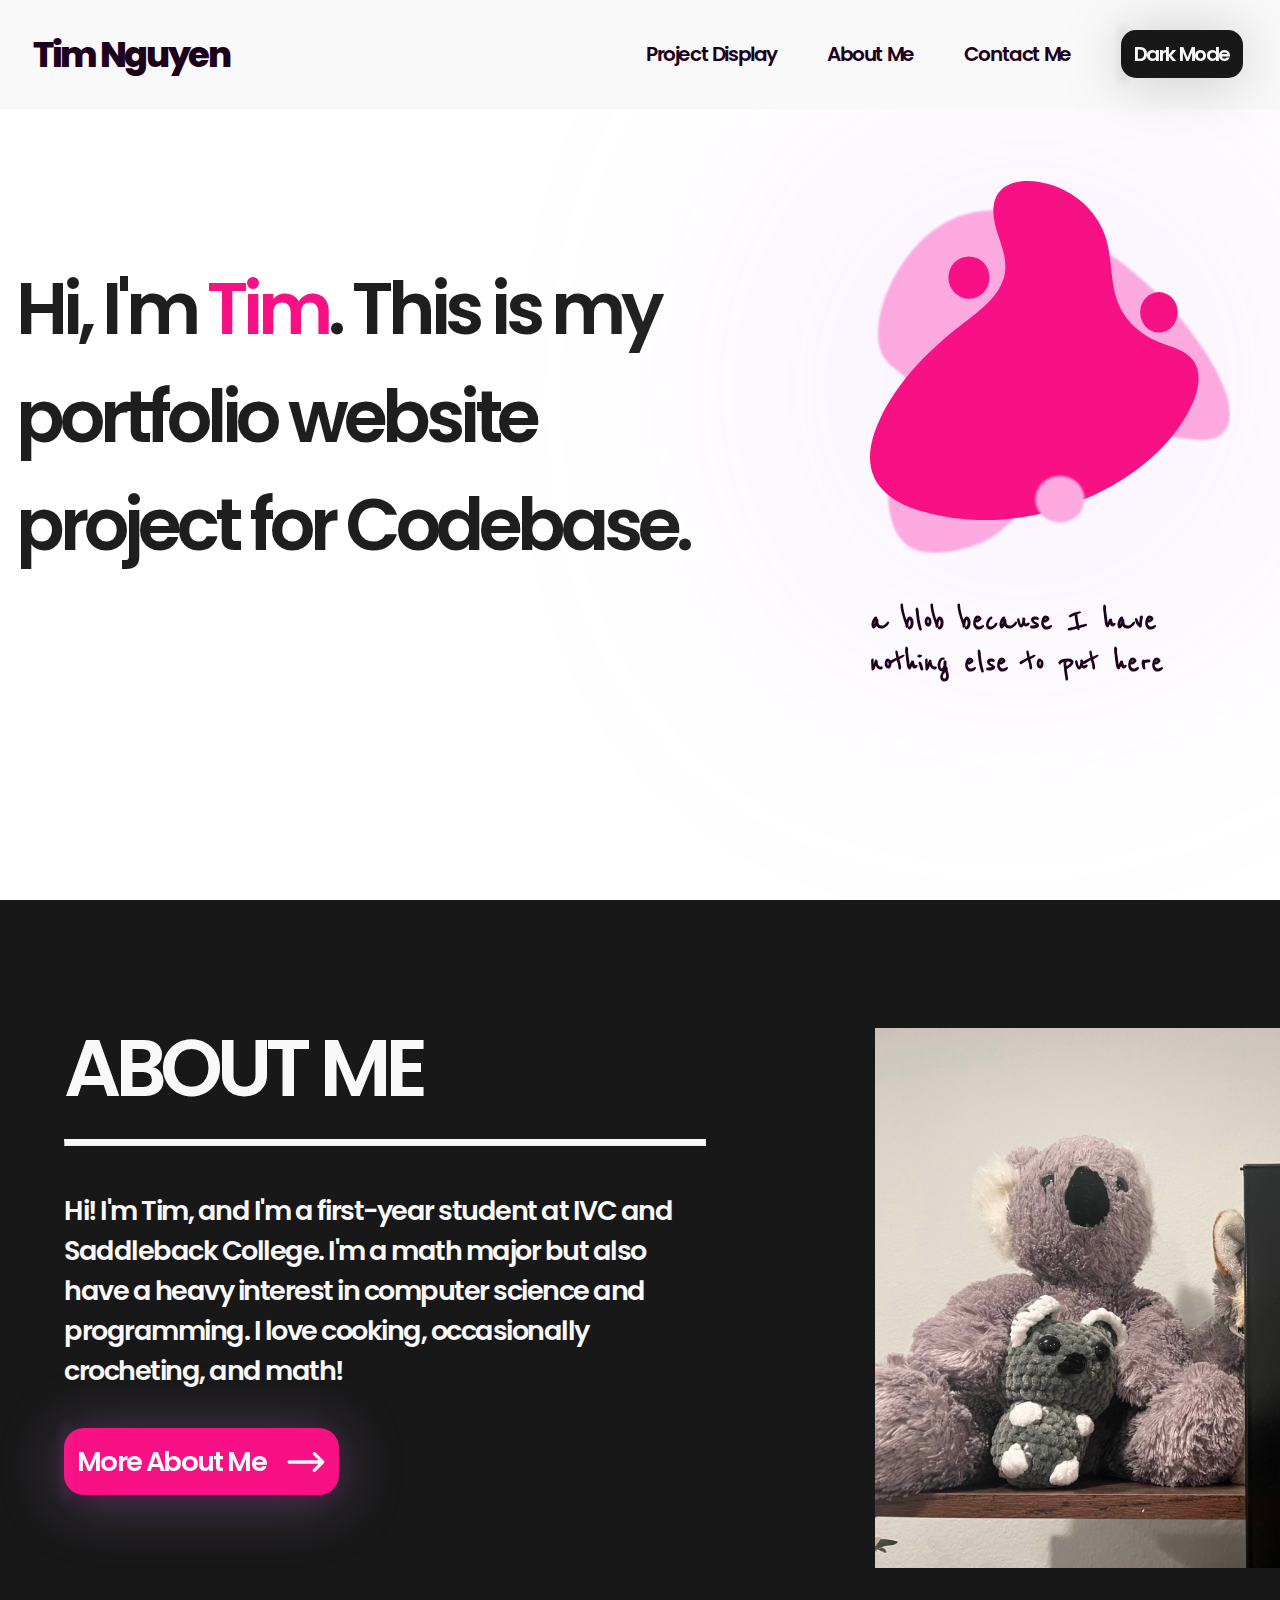
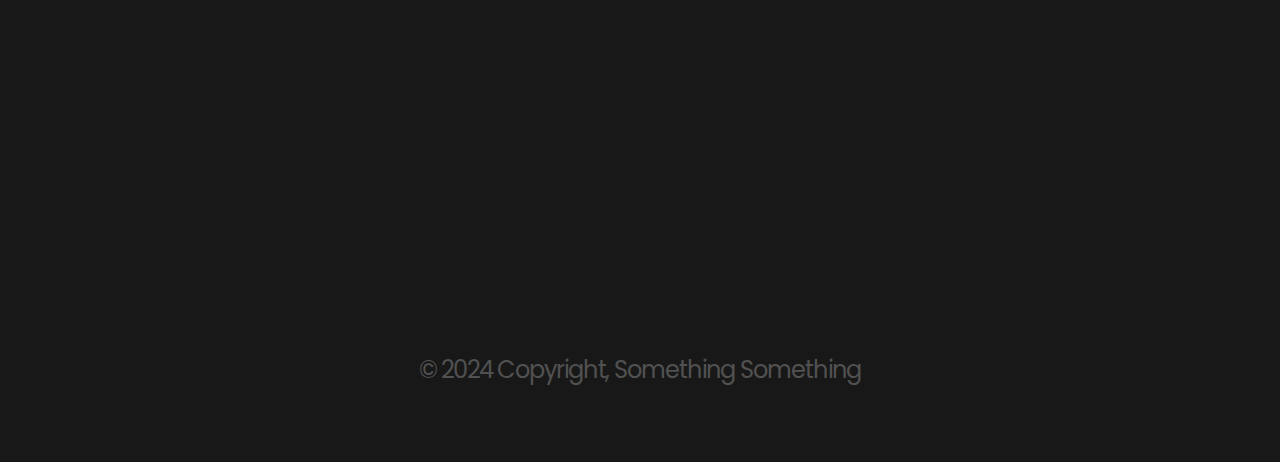
==== commit 728392f6: "Polished landing page" ====
--- a/index.html
+++ b/index.html
@@ -12,7 +12,7 @@
   <!-- Navigation Bar -->
   <header>
     <div class="logo">
-      <a href="#Portfolio Website">Portfolio Website</a>
+      <a href="#Portfolio Website">Tim Nguyen</a>
     </div class>
     <nav>
       <a href="#project-display" class="navlink">Project Display</a>
@@ -26,11 +26,15 @@
 
   <!-- Main Introduction Section -->
   <section id="intro">
-    <div id="intro-paralax-box"><span></span></div>
-    <div id="intro-text">
-      <p id="intro-large-text">Hi, I'm <span style="color:#8d226a;">Tim</span>. This is my portfolio website project for
-        Codebase.</p>
+    <div id="intro-parallax-container">
+      <div id="intro-parallax-box"><span></span></div>
+      <div id="intro-text">
+        <p id="intro-large-text">Hi, I'm <span style="color:#f71184;">Tim</span>. This is my portfolio website project
+          for
+          Codebase.</p>
+      </div>
     </div>
+
     <div id="intro-image">
       <div class="intro-centering-div"></div>
       <div id="intro-image-object">
@@ -39,11 +43,11 @@
           <defs>
             <style>
               .cls-1 {
-                fill: #E4AAD8;
+                fill: #fca9df;
               }
 
               .cls-2 {
-                fill: #8D226A;
+                fill: #f71184;
               }
             </style>
           </defs>
@@ -74,10 +78,19 @@
       </div>
       <hr class="solid">
       </hr>
-      <p class="about-text">Hi! I'm Tim, and I'm a first-year student at IVC and Saddleback College. I'm an applied math
-        major but am also
-        heavily interested in computer science and programming. I love cooking, occasionally crocheting, and math!</p>
-      <a href="#mor e-about-me" class="button">More About Me</a>
+      <p class="about-text">Hi! I'm Tim, and I'm a first-year student at IVC and Saddleback College. I'm a math
+        major but also have a heavy interest in computer science and programming. I love cooking, occasionally
+        crocheting, and math!</p>
+
+      <button id="about-me-button">
+        More About Me
+          <svg id="button-arrow" xmlns="http://www.w3.org/2000/svg" width="40" height="40" viewBox="0 0 40 40"
+            fill="none">
+            <path
+              d="M3.36283 18.3301H32.6402L27.1551 12.845C25.5796 11.2695 27.9429 8.90631 29.5184 10.4818L34.5138 15.485L37.8485 18.8249C38.4948 19.475 38.4948 20.525 37.8485 21.1752L29.5184 29.515C29.2015 29.8406 28.7653 30.0234 28.3107 30.0196C26.8104 30.0194 26.0741 28.192 27.1551 27.1516L32.6532 21.6665H3.27657C0.965916 21.5519 1.13844 18.215 3.36283 18.3301Z"
+              fill="#F9F9F9" />
+          </svg>
+      </button>
     </div>
     <div class="about-image">
       <div class="justified-right-img">
--- a/styles.css
+++ b/styles.css
@@ -1,9 +1,9 @@
 :root {
     --NotWhite: #f9f9f9;
     --Midnight: #181818;
-    --Accent1: #8d226a;
+    --Accent1: #f71184;
     --AccentDark: #1D001B;
-    --AccentLight: #EDCBE1;
+    --AccentLight: #fca9df;
     --Grayy: #515151;
     --NotBlack: #0A0A0A;
     --Texty: #1e1e1e;
@@ -16,7 +16,11 @@
     --dark-button-color-accent: var(--Grayy);
     --dark-button-shadow-color: rgba(0, 0, 0, 0.2);
     --dark-button-shadow-color-anim: rgba(0, 0, 0, 0.05);
+    --button-shadow-color-pink: rgba(220, 159, 255, 0.3);
+    --button-shadow-color-anim: rgba(220, 159, 255, 0.05);
+    --button-color-accent: var(--AccentLight);
     z-index:10;
+    
 }
 
 body.dark-mode {
@@ -25,9 +29,9 @@
     --header-text: var(--NotWhite);
     --major-text: var(--NotWhite);
     --dark-button-color: var(--Accent1);
-    --dark-button-color-accent: #c2519d;
+    --dark-button-color-accent: var(--AccentLight);
     --dark-button-shadow-color: rgba(220, 159, 255, 0.3);
-    --dark-button-shadow-color-anim: rgba(220, 159, 255, 0.03);
+    --dark-button-shadow-color-anim: rgba(220, 159, 255, 0.08);
     overflow-x: hidden;
     width: 100%;
 }
@@ -68,7 +72,7 @@
 }
 
 .spacer {
-    height: calc(8vh);
+    height: 5%;
 }
 
 .logo {
@@ -83,7 +87,7 @@
 .logo a {
     color: var(--header-text);
     font-family: Poppins;
-    font-size: calc(3.1vw);
+    font-size: 220%;
     font-style: normal;
     font-weight: 800;
     line-height: normal;
@@ -105,10 +109,11 @@
     /* Dark background color for contrast */
     color: white;
     /* White text color */
-    height: calc(10vh);
+    padding: 1%;
+    height: fit-content;
     /* Set a fixed height */
-    min-height: 75px;
-    gap: 30px;
+    min-height: 2%;
+    gap: 10%;
     width: 100%;
     /* Full width of the page */
 
@@ -120,29 +125,99 @@
 
 nav {
     display: flex;
-    padding: 25px;
+    padding: 10px 50px 10px 10px;
     justify-content: flex-end;
     align-items: center;
     gap: 50px;
     flex: 1 0 0;
     align-self: stretch;
 }
+
+
+#about-me-button {
+    display: flex;
+    width:fit-content;
+    height: fit-content;
+    padding: 2% 2%;
+    align-items: center;
+    gap: 20px;
+    border-radius: 20px;
+    justify-content: center;
+    background: var(--Accent1);
+    box-shadow: 0px 4px 15px 0px rgba(88, 16, 70, 0.50);
+
+    filter: drop-shadow(0px 4px 30px var(--button-shadow-color-pink));
+    transition-duration: 0.4s;
+    white-space: nowrap;
+
+    color: var(--Not-Quite-White, #F9F9F9);
+    font-family: Poppins;
+    font-size: 170%;
+    font-style: normal;
+    font-weight: 600;
+    line-height: normal;
+    letter-spacing: -1.6px;
+}
+#button-arrow {
+    width: 70%;
+    fill: var(--NotWhite);
+}
+
+#about-me-button-box{
+    display: flex;
+    width: fit-content;
+    height: 90%;
+    padding: 5px 20px;
+    align-items: center;
+    gap: 20px;
+
+
+}
+
+#about-me-button:after {
+    border-radius: 20px;
+    position: absolute;
+    content: "";
+    width: 0;
+    height: 100%;
+    top: 0;
+    left: 0;
+    direction: rtl;
+    z-index: -1;
+    box-shadow:
+        -7px -7px 20px 0px var(--button-shadow-color-anim),
+        -4px -4px 5px 0px var(--button-shadow-color-anim),
+        7px 7px 20px 0px var(--button-shadow-color-anim),
+        2px 0px 7px 6px var(--button-shadow-color-anim);
+    transition: all 0.3s ease;
+}
+#about-me-button:hover:after {
+    left: auto;
+    right: 0;
+    width: 100%;
+}
+
+#about-me-button:hover {
+    background-color: var(--button-color-accent);
+    transition: all 0.4s ease;
+}
+
 
 #dark-mode-toggle {
     display: flex;
     min-width: 100px;
     width: fit-content;
     height: fit-content;
-    padding: calc(1.8vh) calc(1.5vw);
-    justify-content: center;
-    align-items: center;
-    gap: 10px;
-    border-radius: calc(1.3vw);
+    padding: calc(1vh) calc(1vw) ;
+    justify-content: center;
+    align-items: center;
+    gap: 10px;
+    border-radius: 15px;
     background: var(--dark-button-color);
 
     color: var(--NotWhite);
     font-family: Poppins;
-    font-size: calc(12px + min(1vw, 1vh));
+    font-size: 125%;
     font-style: normal;
     font-weight: 600;
     line-height: normal;
@@ -151,6 +226,9 @@
     filter: drop-shadow(0px 4px 30px var(--dark-button-shadow-color));
     transition-duration: 0.4s;
 }
+
+
+
 
 #dark-mode-toggle:after {
     border-radius: 20px;
@@ -174,20 +252,27 @@
     left: auto;
     right: 0;
     width: 100%;
+    transition: all 0.3s ease;
 }
 
 #dark-mode-toggle:hover {
     background-color: var(--dark-button-color-accent);
-}
-
-#dark-mode-toggle:active {
-    top: 2px;
+    transition: all 0.4s ease;
+}
+
+button:hover:active {
+    transform: translate(0px, 2px);
+}
+
+button:hover {
+    transform: translate(1px, -2px);
 }
 
 .navlink {
+    --font-size-navlink: calc(125%);
     color: var(--header-text);
     font-family: Poppins;
-    font-size: calc(1.6vw);
+    font-size: 125%;
     font-style: normal;
     font-weight: 600;
     line-height: normal;
@@ -209,11 +294,16 @@
     overflow:hidden;
 }
 
-#intro-paralax-box{
-    max-width: 40%;
-    min-width: 35%;
-    display:flex;
+#intro-parallax-box{
+    width: fit-content;
+}
+
+
+#intro-parallax-container{
+    min-width: calc(80vh);
+    width: fit-content;
     height: 100%;
+    flex: 1 0 0;
 }
 
 #intro-text {
@@ -222,21 +312,22 @@
     gap: 10px;
     flex: 1 0 0;
     align-self: stretch;
-    max-width: 40%;
+    max-width: calc(80vh);
     min-width: 35%;
     position:fixed;
     z-index: 0;
+    transform: translate(0, min(calc(10vw), calc(20vh)));
 }
 
 #intro-large-text {
     flex: 1 0 0;
     color: var(--major-text);
     font-family: Poppins;
-    font-size: calc(6vw);
-    font-style: normal;
-    font-weight: 600;
-    line-height: normal;
-    letter-spacing: -5.75px;
+    font-size: calc(8vh);
+    font-style: normal;
+    font-weight: 600;
+    line-height: normal;
+    letter-spacing: -5.25px;
     display: fixed;
     z-index: 0;
 }
@@ -258,6 +349,8 @@
     line-height: normal;
     letter-spacing: -5.75px;
     justify-content: flex-end;
+    position: relative;
+
 
 }
 
@@ -269,12 +362,12 @@
 
 #intro-image-object {
     display: flex;
-    width: calc(25vw);
+    width: calc(40vh);
     flex-direction: column;
-    align-items: center;
-    gap: 10px;
+    align-items:flex-end;
+    gap: 10px;
+    transform: translate(5vh);
     filter: drop-shadow(0px 4px 200px rgba(220, 159, 255, 0.4));
-
 }
 
 #silly-text {
@@ -318,11 +411,11 @@
 
 .cls-1 {
     filter: blur(1px);
-    animation: float 8s ease-in-out infinite;
+    animation: float 4s ease-in-out infinite;
 }
 
 .cls-2 {
-    animation: float_down 3s ease-in-out infinite;
+    animation: float_down 5s ease-in-out infinite;
 }
 
 #about-me {
@@ -331,15 +424,19 @@
     display: flex;
     height: fit-content;
     width: calc(100% - calc(5vw));
+    min-height: calc(80vh);
     padding: calc(10vw) 0px calc(10vw) calc(5vw);
     align-items: flex-start;
-    align-self: stretch;
+    align-self: stretch; 
     background: var(--Midnight, #181818);
     position: relative;
+    gap: 30px;
 }
 
 footer {
     display: flex;
+    overflow: hidden;
+    position: relative;
     height: 150px;
     min-height: min(150px, calc);
     max-height: 150px;
@@ -349,6 +446,7 @@
     gap: 10px;
     align-self: stretch;
     background: var(--Midnight, #181818);
+    z-index: 10;
 }
 
 .copyright-footer {
@@ -363,7 +461,8 @@
 
 .about-content {
     display: flex;
-    min-width: calc(40vw);
+    min-width: max(calc(50vh),calc(50vw));
+    max-width: calc(80vh);
     padding: 0 calc(3vw) 0 0;
     flex-direction: column;
     align-items: flex-start;
@@ -374,34 +473,35 @@
 
 .about-image {
     display: flex;
+    padding: 0px calc(3v);
+    flex-direction: column;
+    justify-content: center;
+    align-items: flex-start;
+    gap: 10px;
+    transform: translate(calc(5vw), 0);
+    flex: 1 0 0;
+}
+
+.justified-right-img {
+    display: flex;
     padding: 0px calc(3vw);
     flex-direction: column;
     justify-content: center;
     align-items: flex-start;
     gap: 10px;
     flex: 1 0 0;
-}
-
-.justified-right-img {
-    display: flex;
-    padding: 0px calc(3vw);
-    flex-direction: column;
-    justify-content: center;
-    align-items: flex-start;
-    gap: 10px;
-    flex: 1 0 0;
     right: 40%;
 }
 
 .about-image-object {
-    height: calc(45vw);
+    height: max(calc(60vh),calc(40vw));
 
 }
 
 h2 {
     color: var(--Not-Quite-White, #F9F9F9);
     font-family: Poppins;
-    font-size: calc(8vw);
+    font-size: 500%;
     font-style: normal;
     font-weight: 600;
     line-height: 100%; /* 109.375% */
@@ -417,6 +517,7 @@
     width: 100%;
     gap: 10px;
     align-self: stretch;
+    padding: 0px 0px 2% 0px ;
 }
 
 #divider-h2{
@@ -430,12 +531,14 @@
 .about-text {
     color: var(--Not-Quite-White, #F9F9F9);
     font-family: Poppins;
-    font-size: calc(2.7vh);
-    font-style: normal;
-    font-weight: 600;
-    line-height: normal;
+    font-size: calc(3vh);
+    font-style: normal;
+    font-weight: 600;
+    line-height: normal;
+    letter-spacing: -1.5px;
 }
 
 hr.solid {
-    border-top: 3px solid var(--NotWhite);
+    border-top: calc(0.5vw) solid var(--NotWhite);
+    width: 100%;
 }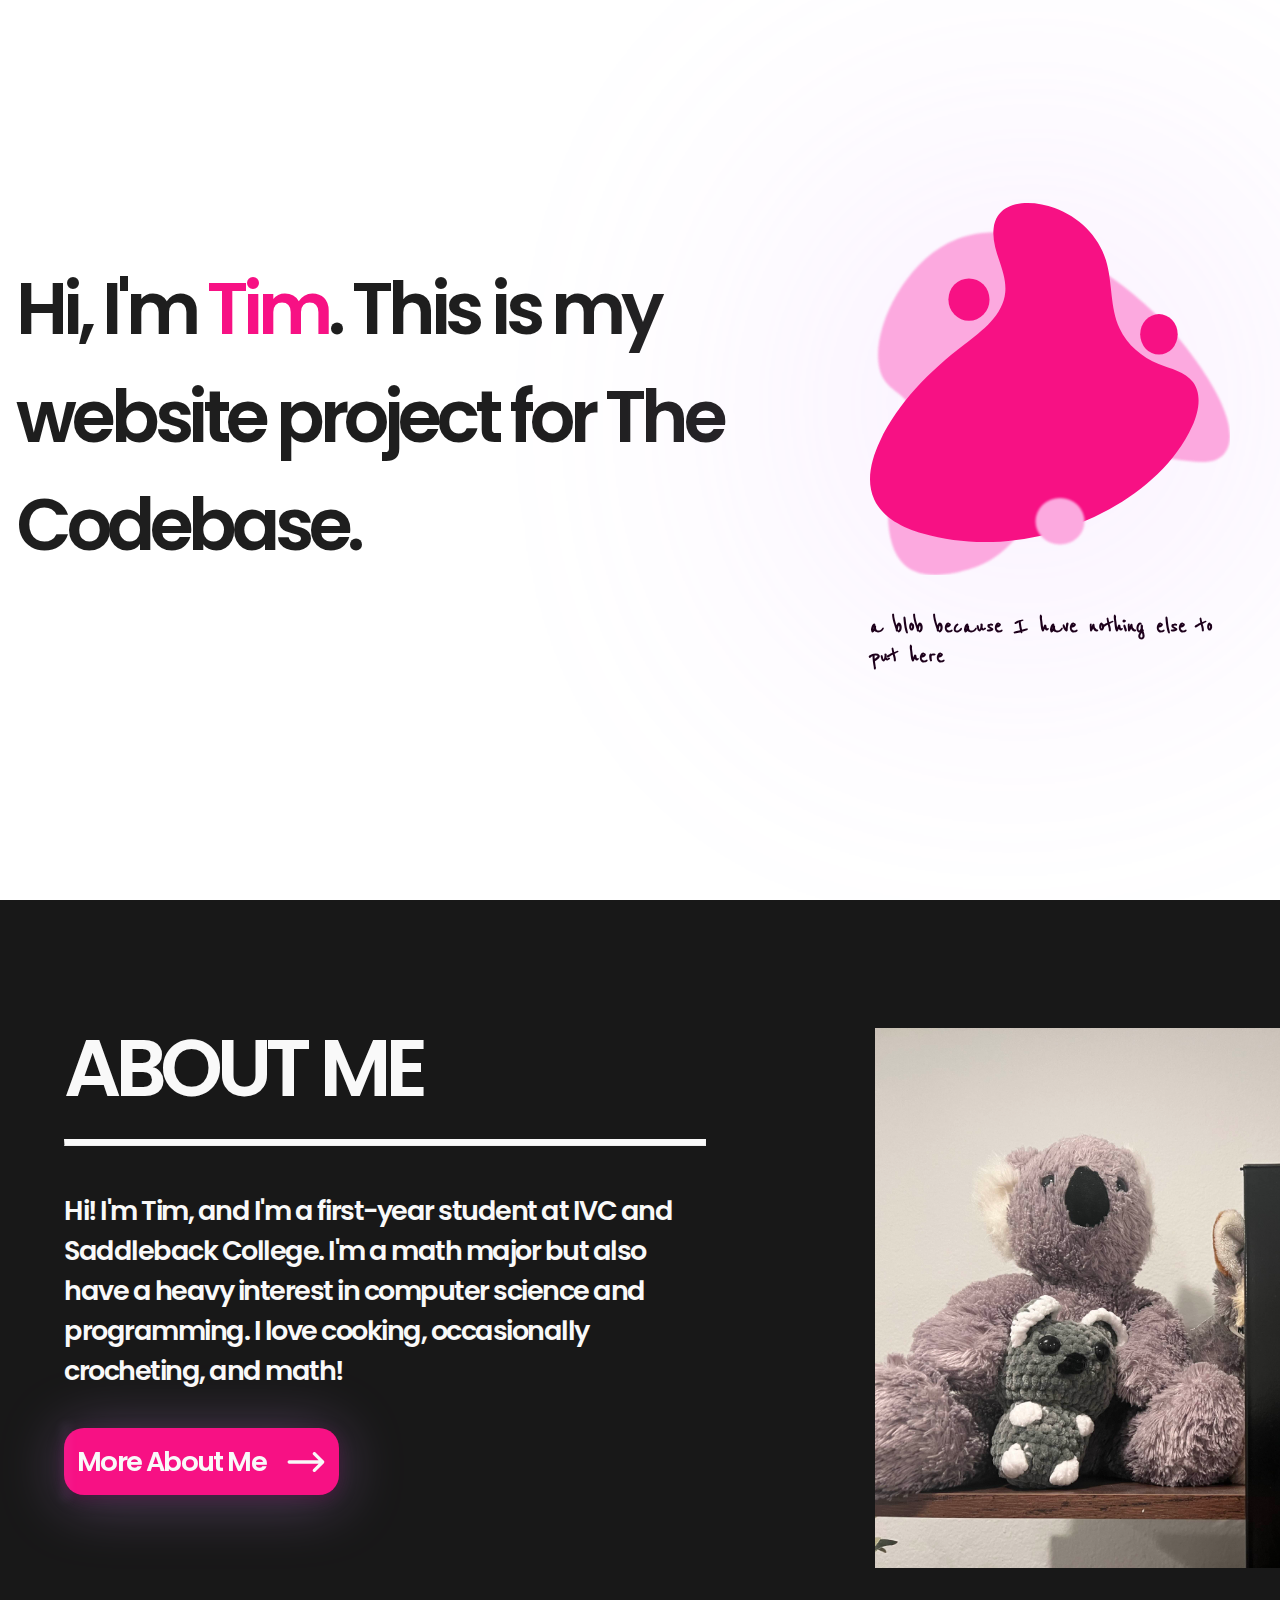
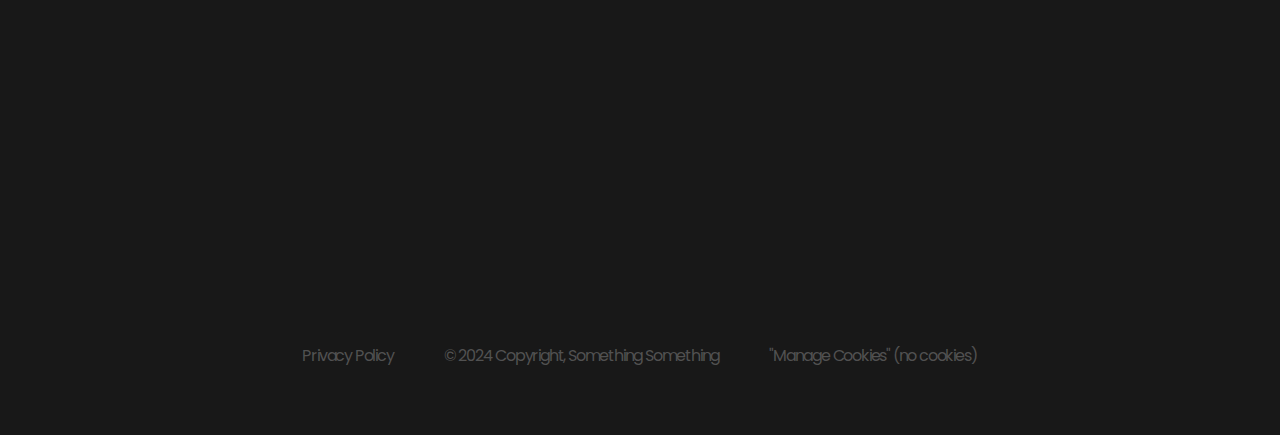
==== commit 172f2d3c: "literally everything else part 3" ====
--- a/index.html
+++ b/index.html
@@ -4,41 +4,36 @@
 <head>
   <meta charset="UTF-8">
   <meta name="viewport" content="width=device-width, initial-scale=1.0">
-  <title>Portfolio Website</title>
-  <link rel="stylesheet" href="styles.css"> <!-- remember to add css file -->
+  <title>Portfolio Website Home Page</title>
+  <link rel="stylesheet" href="styles.css"> 
+  <script>
+    (function() {
+        if (localStorage.getItem('darkMode') === 'enabled') {
+            document.documentElement.classList.add('dark-mode');
+        }
+    })();
+</script>
+  
 </head>
 
-<body>
+<body id="landing">
   <!-- Navigation Bar -->
-  <header>
-    <div class="logo">
-      <a href="#Portfolio Website">Tim Nguyen</a>
-    </div class>
-    <nav>
-      <a href="#project-display" class="navlink">Project Display</a>
-      <a href="#about-me" class="navlink">About Me</a>
-      <a href="#contact-me" class="navlink">Contact Me</a>
-      <button id="dark-mode-toggle">Dark Mode</button>
-    </nav>
-  </header>
-
-  <div class="spacer"></div>
-
+  <div id="header-container"></div>
+  
   <!-- Main Introduction Section -->
   <section id="intro">
     <div id="intro-parallax-container">
       <div id="intro-parallax-box"><span></span></div>
       <div id="intro-text">
-        <p id="intro-large-text">Hi, I'm <span style="color:#f71184;">Tim</span>. This is my portfolio website project
+        <p id="intro-large-text">Hi, I'm <span style="color:#f71184;">Tim</span>. This is my website project 
           for
-          Codebase.</p>
+          The Codebase.</p>
       </div>
     </div>
 
     <div id="intro-image">
       <div class="intro-centering-div"></div>
       <div id="intro-image-object">
-        <!-- You can place an SVG or an image here -->
         <svg xmlns="http://www.w3.org/2000/svg" viewBox="0 0 280.01 289.29">
           <defs>
             <style>
@@ -100,11 +95,8 @@
   </section>
 
   <!-- Footer -->
-  <footer>
-    <p class="copyright-footer">&copy; 2024 Copyright, Something Something</p>
-  </footer>
-
-  <script src="script.js"></script> <!-- Link to your JavaScript file -->
+  <div id="footer-container"></div>
+  <script src="script.js"></script>
 </body>
 
 </html>--- a/styles.css
+++ b/styles.css
@@ -11,6 +11,7 @@
     --bg-color: #ffffff;
     --header-color: var(--NotWhite);
     --header-text: var(--AccentDark);
+    --header-text-accent: var(--Grayy);
     --major-text: var(--Texty);
     --dark-button-color: var(--Midnight);
     --dark-button-color-accent: var(--Grayy);
@@ -23,10 +24,11 @@
     
 }
 
-body.dark-mode {
+html.dark-mode {
     --bg-color: var(--NotBlack);
     --header-color: #000000;
     --header-text: var(--NotWhite);
+    --header-text-accent: var(--AccentLight);
     --major-text: var(--NotWhite);
     --dark-button-color: var(--Accent1);
     --dark-button-color-accent: var(--AccentLight);
@@ -34,6 +36,10 @@
     --dark-button-shadow-color-anim: rgba(220, 159, 255, 0.08);
     overflow-x: hidden;
     width: 100%;
+}
+
+header, body, nav{
+    transition: all 0.4s ease;
 }
 
 html,
@@ -170,7 +176,6 @@
     padding: 5px 20px;
     align-items: center;
     gap: 20px;
-
 
 }
 
@@ -277,7 +282,20 @@
     font-weight: 600;
     line-height: normal;
     letter-spacing: -1.4px;
-
+    transition: all 0.3s ease;
+
+}
+
+.navlink:hover {
+    color: var(--header-text-accent);
+    transform: translateY(-2px);
+    transition: all 0.3s ease;
+}
+
+.navlink:active {
+    color: var(--header-text-accent);
+    transform: translate(-0.05px, 2px);
+    transition: all 0.3s ease;
 }
 
 #intro {
@@ -374,7 +392,7 @@
     flex: 1 0 0;
     color: var(--header-text);
     font-family: ReanieBeanie;
-    font-size: 36px;
+    font-size: 23%;
     font-style: normal;
     line-height: normal;
     letter-spacing: 0px;
@@ -440,10 +458,10 @@
     height: 150px;
     min-height: min(150px, calc);
     max-height: 150px;
-    padding: calc(2vh);
-    justify-content: center;
-    align-items: center;
-    gap: 10px;
+    padding: calc(0.5vh);
+    justify-content: center;
+    align-items: center;
+    gap: 50px;
     align-self: stretch;
     background: var(--Midnight, #181818);
     z-index: 10;
@@ -452,7 +470,7 @@
 .copyright-footer {
     color: var(--Grayy, #515151);
     font-family: Poppins;
-    font-size: 24px;
+    font-size: 16px;
     font-style: normal;
     font-weight: 300;
     line-height: normal;
@@ -541,4 +559,136 @@
 hr.solid {
     border-top: calc(0.5vw) solid var(--NotWhite);
     width: 100%;
+}
+
+
+.project{
+    display: flex;
+    min-height: calc(80vh);
+    max-width: 100%;
+    padding: calc(15vh) 0px;
+    align-items: center;
+    align-content: center;
+    gap: 10px;
+    align-self: stretch;
+    flex-wrap: wrap;
+    overflow: hidden;
+}
+
+.project.midnight{
+    background-color: var(--Midnight);
+}
+
+.pinfo{
+    display: flex;
+    height: fit-content;
+    min-width: 50%;
+    padding: 10px;
+    flex-direction: column;
+    justify-content: center;
+    align-items: flex-start;
+    gap: 10px;
+    flex: 1 0 0;
+}
+
+.pname {
+    color: var(--header-text);
+    font-family: Poppins;
+    font-size: calc(10vh);
+    font-style: normal;
+    font-weight: 600;
+    line-height: normal;
+    letter-spacing: -5.75px;
+}
+.pname.midnight{
+    color: var(--NotWhite);
+}
+
+.pdate{
+    color: var(--Accent1);
+    font-family: Poppins;
+    font-size: calc(3vh);
+    font-style: normal;
+    font-weight: 600;
+    line-height: normal;
+    letter-spacing: -1.75px;
+}
+
+
+.pdesc{
+    color: var(--major-text);
+    font-family: Poppins;
+    font-size: calc(3vh);
+    font-style: normal;
+    font-weight: 600;
+    line-height: normal;
+    letter-spacing: -1.75px;
+}
+.pdesc.midnight{
+    color: var(--NotWhite);
+}
+
+.pimage{
+    display: flex;
+    min-width: 500px;
+    padding: 10px;
+    justify-content: flex-end;
+    align-items: center;
+    gap: 10px;
+    flex: 1 0 0;
+}
+
+.pimage-obj{
+    max-width: 80%;
+    min-width: 450px;
+}
+
+.contact{
+    display: flex;
+    height: calc(75vh);
+    padding: 100px 25px;
+    align-items: flex-start;
+    gap: 10px;
+    align-self: stretch;
+    flex-wrap: wrap;
+}
+.cform{
+    display: flex;
+    padding: 10px;
+    justify-content: center;
+    align-items: center;
+    gap: 10px;
+    flex: 1 0 0;
+    align-self: stretch;
+}
+
+.ctext{
+    display: flex;
+    padding: 10px;
+    flex-direction: column;
+    justify-content: center;
+    align-items: flex-end;
+    gap: 10px;
+    flex: 1 0 0;
+    align-self: stretch;
+}
+
+.contact-me{
+    color: var(--header-text);
+    font-family: Poppins;
+    font-size: calc(10vh);
+    font-style: normal;
+    font-weight: 600;
+    line-height: normal;
+    letter-spacing: -5.75px;
+}
+
+.ctextra{
+    color: var(--Accent1);
+    font-family: Poppins;
+    font-size: 35px;
+    font-style: normal;
+    font-weight: 600;
+    line-height: normal;
+    letter-spacing: -1.75px;
 }